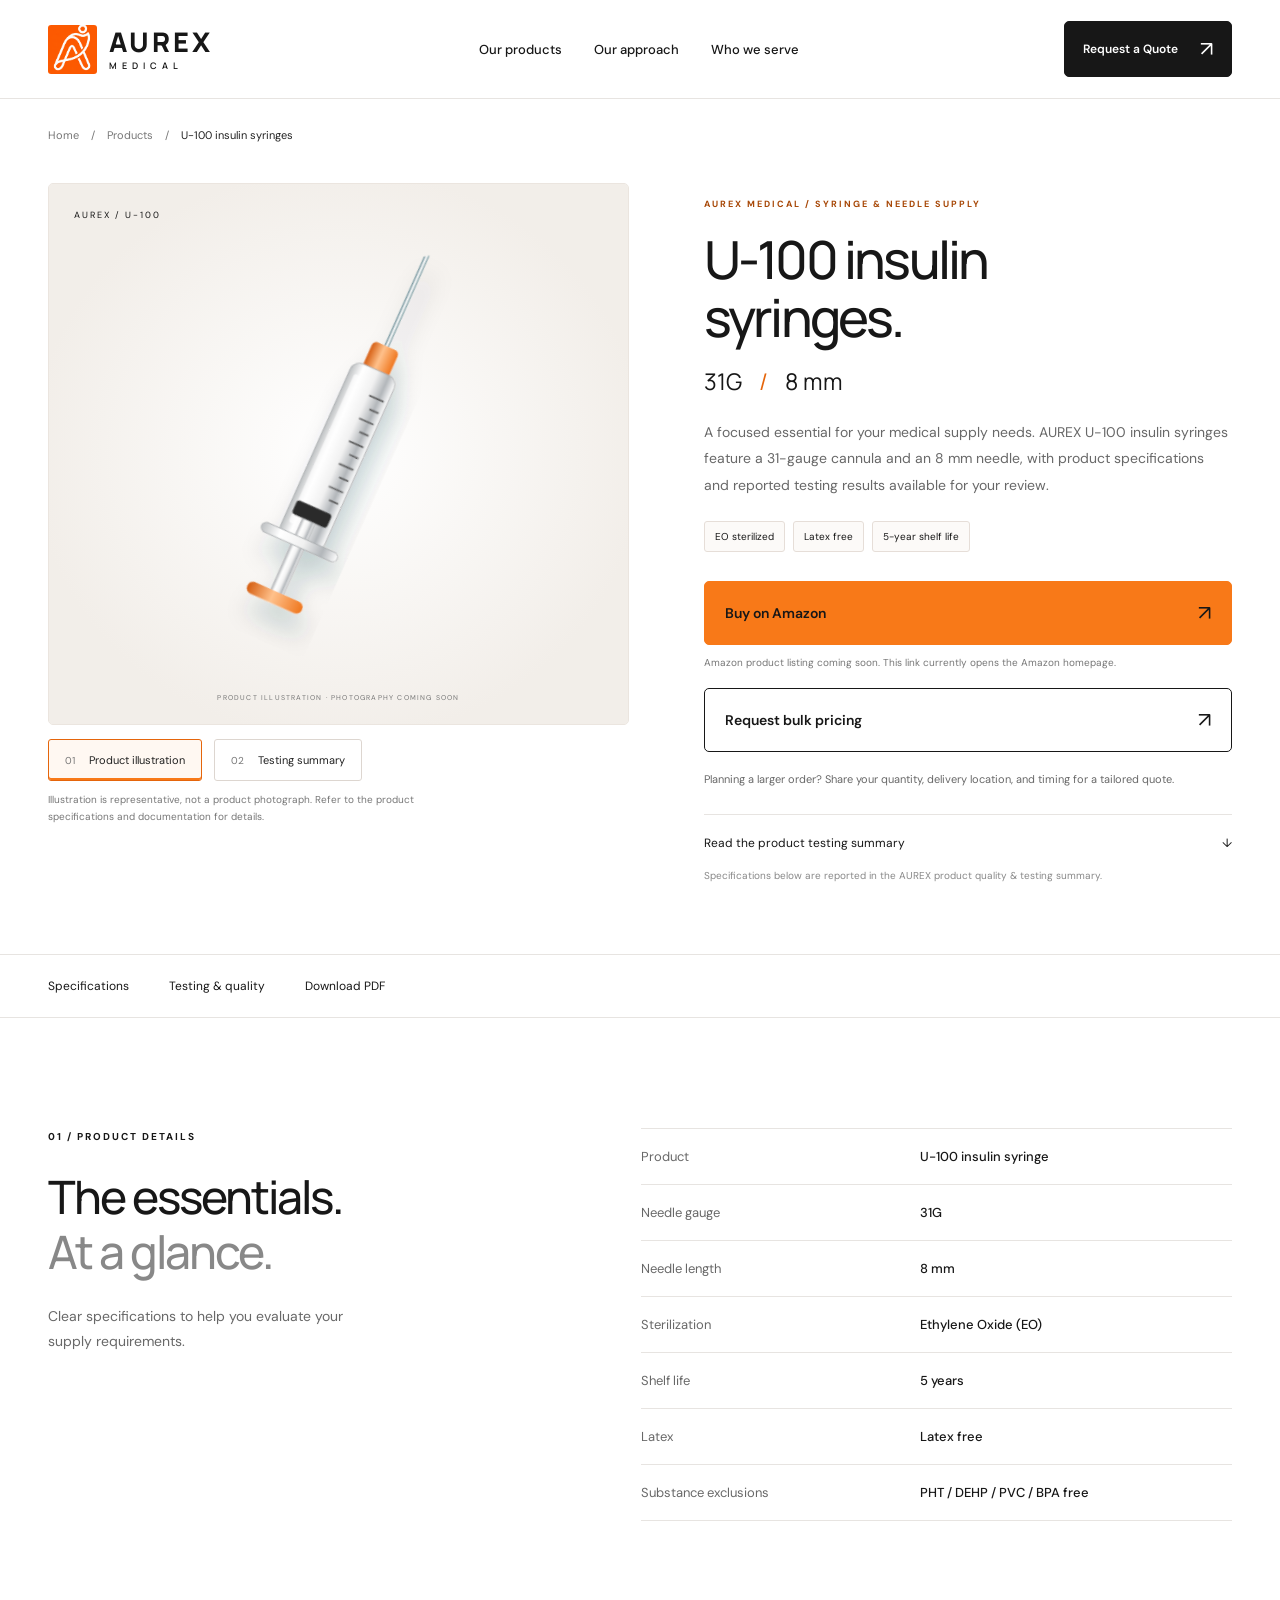
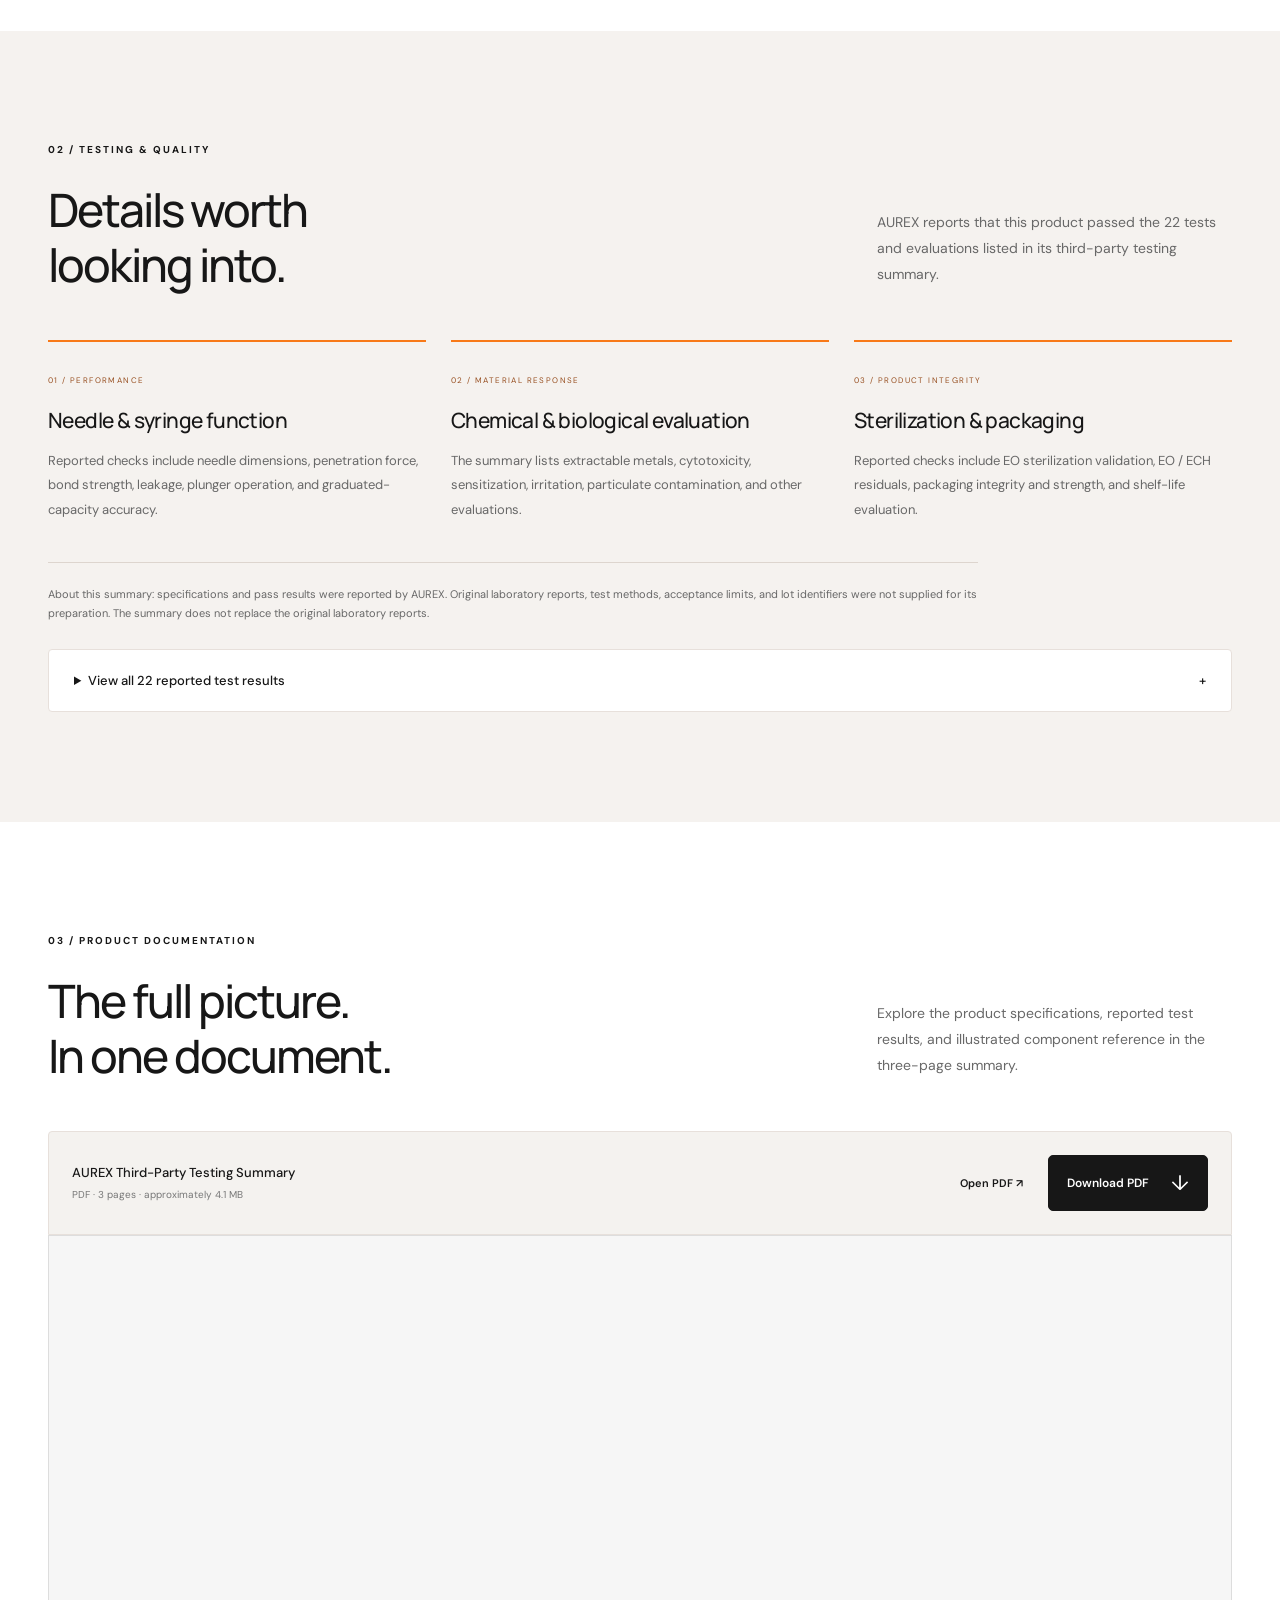
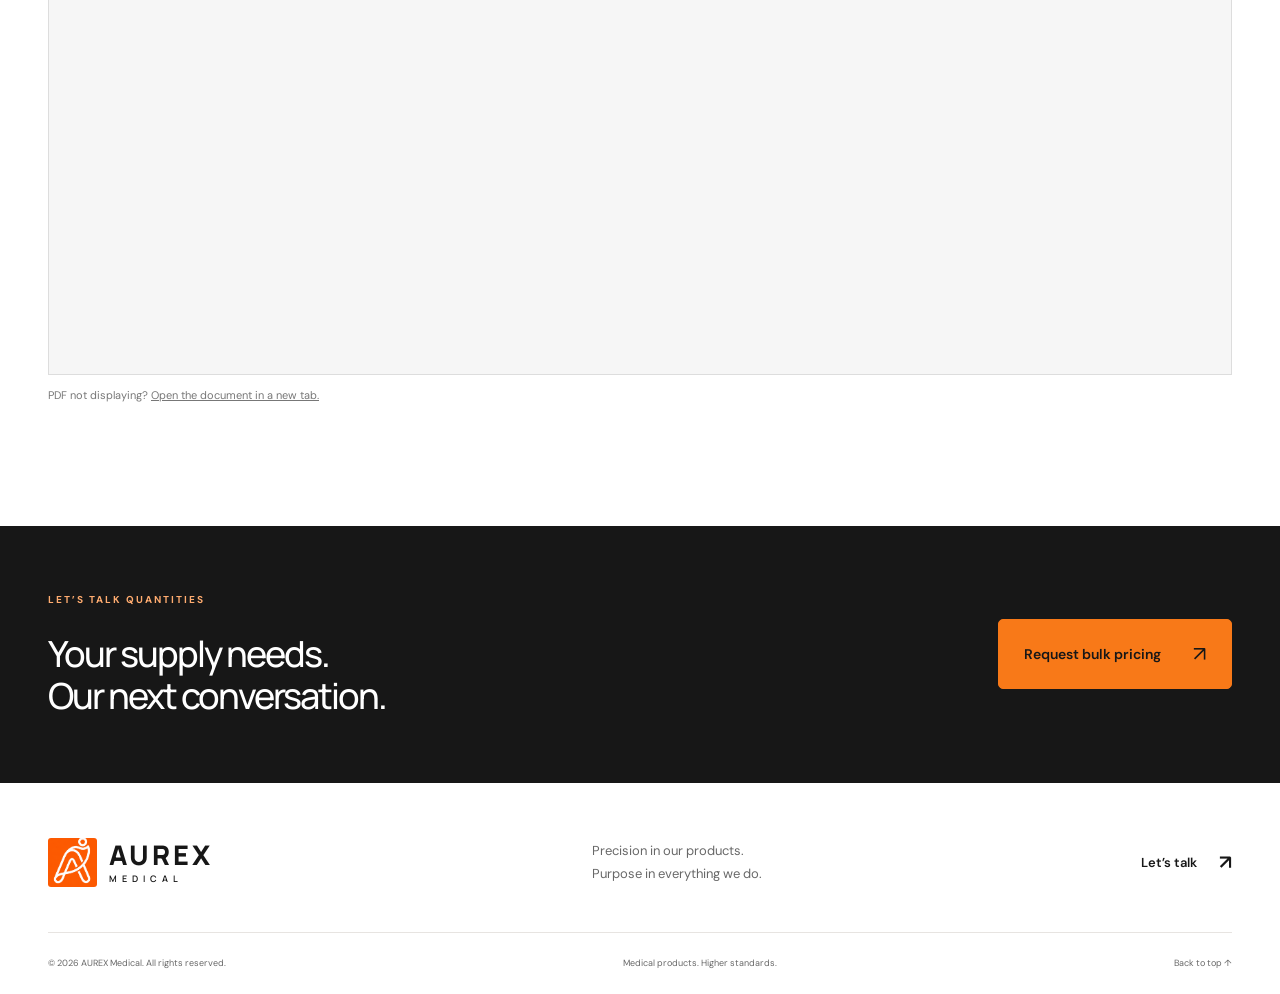
==== u100-insulin-syringes.html @ a1e06c14 "Add U100 product listing with testing summary and bulk pricing flow" ====
<!doctype html>
<html lang="en"><head><meta charset="UTF-8"/><meta name="viewport" content="width=device-width, initial-scale=1.0"/><meta name="theme-color" content="#f87918"/><title>U-100 Insulin Syringes · 31G × 8 mm | AUREX Medical</title><meta name="description" content="Explore AUREX U-100 insulin syringes, 31G × 8 mm. Review product specifications, the AUREX testing summary, and bulk pricing options."/><link rel="icon" href="assets/aurex-mark.png" type="image/png"/><link rel="preconnect" href="https://fonts.googleapis.com"/><link rel="preconnect" href="https://fonts.gstatic.com" crossorigin/><link href="https://fonts.googleapis.com/css2?family=DM+Sans:wght@400;500;600;700&family=Manrope:wght@400;500;600;700;800&display=swap" rel="stylesheet"/><link rel="stylesheet" href="styles.css"/><link rel="stylesheet" href="product.css"/><script src="product.js" defer></script></head><body class="product-page"><a class="skip-link" href="#main">Skip to content</a>  <header class="site-header">
    <div class="container nav-wrap">
      <a href="index.html" class="logo" aria-label="Aurex Medical home"><span class="logo-crop"><img class="brand-logo" src="assets/aurex-mark.png" alt="" width="1254" height="1254" /></span><span>AUREX<small>MEDICAL</small></span></a>
      <button class="menu-toggle" aria-expanded="false" aria-controls="main-nav" type="button">Menu <span aria-hidden="true">+</span></button>
      <nav id="main-nav" class="main-nav" aria-label="Primary"><a href="index.html#products">Our products</a><a href="index.html#approach">Our approach</a><a href="index.html#buyers">Who we serve</a></nav>
      <a class="button button-small header-quote" href="index.html?product=u100#quote">Request a Quote <span aria-hidden="true">↗</span></a>
    </div>
  </header>
<main id="main"><div class="container"><nav class="breadcrumbs" aria-label="Breadcrumb"><a href="index.html">Home</a><span aria-hidden="true">/</span><a href="index.html#products">Products</a><span aria-hidden="true">/</span><span aria-current="page">U-100 insulin syringes</span></nav>
<section class="listing" aria-labelledby="product-title"><div class="gallery"><div class="gallery-stage"><div id="illustration-panel" class="gallery-panel"><span class="gallery-kicker">AUREX / U-100</span><svg class="listing-syringe" viewBox="0 0 460 600" role="img" aria-label="Stylized syringe illustration; not a product specification">
            <defs><linearGradient id="barrel"><stop stop-color="#bdc0c2"/><stop offset=".24" stop-color="#ffffff"/><stop offset=".55" stop-color="#f1f1f1"/><stop offset=".8" stop-color="#b2b6ba"/><stop offset="1" stop-color="#ffffff"/></linearGradient><linearGradient id="metal"><stop stop-color="#577d87"/><stop offset=".5" stop-color="#fff"/><stop offset="1" stop-color="#72949b"/></linearGradient><linearGradient id="cap"><stop stop-color="#d55d10"/><stop offset=".45" stop-color="#ffc18b"/><stop offset="1" stop-color="#ef771f"/></linearGradient><filter id="shadow"><feDropShadow dx="12" dy="20" stdDeviation="14" flood-color="#153f47" flood-opacity=".22"/></filter></defs>
            <g transform="rotate(32 230 300)" filter="url(#shadow)"><path d="M227 40 L233 36 L233 168 L227 168Z" fill="url(#metal)"/><rect x="213" y="157" width="34" height="42" rx="6" fill="url(#cap)"/><rect x="201" y="188" width="58" height="230" rx="12" fill="url(#barrel)" stroke="#a6a9ac"/><rect x="208" y="203" width="7" height="196" rx="3" fill="#fff" opacity=".7"/><path d="M235 220h19m-12 15h12m-19 15h19m-12 15h12m-19 15h19m-12 15h12m-19 15h19m-12 15h12m-19 15h19m-12 15h12" fill="none" stroke="#555555" stroke-width="2"/><rect x="207" y="370" width="46" height="18" rx="4" fill="#292929"/><rect x="222" y="388" width="16" height="100" fill="url(#barrel)" stroke="#a6a9ac"/><rect x="180" y="410" width="100" height="12" rx="6" fill="url(#barrel)" stroke="#a6a9ac"/><rect x="194" y="482" width="72" height="15" rx="7" fill="url(#cap)"/></g>
          </svg><span class="gallery-caption">PRODUCT ILLUSTRATION · PHOTOGRAPHY COMING SOON</span></div><div id="document-panel" class="gallery-panel" hidden><img src="assets/testing-summary-preview.png" alt="First page of the AUREX product quality testing summary, with 31G × 8 mm specifications" width="927" height="1200"/></div></div><div class="gallery-controls" aria-label="Product gallery"><button type="button" class="gallery-thumb" data-panel="illustration-panel" aria-pressed="true" aria-controls="illustration-panel">01 <span>Product illustration</span></button><button type="button" class="gallery-thumb" data-panel="document-panel" aria-pressed="false" aria-controls="document-panel">02 <span>Testing summary</span></button></div><p class="gallery-note">Illustration is representative, not a product photograph. Refer to the product specifications and documentation for details.</p></div>
<div class="listing-info"><p class="eyebrow">AUREX MEDICAL / SYRINGE & NEEDLE SUPPLY</p><h1 id="product-title">U-100 insulin<br>syringes.</h1><p class="variant">31G <span aria-hidden="true">/</span> 8 mm</p><p class="listing-description">A focused essential for your medical supply needs. AUREX U-100 insulin syringes feature a 31-gauge cannula and an 8 mm needle, with product specifications and reported testing results available for your review.</p><div class="feature-tags"><span>EO sterilized</span><span>Latex free</span><span>5-year shelf life</span></div><div class="buy-actions"><a class="button amazon-button" href="https://www.amazon.com/" target="_blank" rel="noopener noreferrer">Buy on Amazon <span aria-hidden="true">↗</span></a><p class="availability-note">Amazon product listing coming soon. This link currently opens the Amazon homepage.</p><a class="button bulk-button" href="index.html?product=u100#quote">Request bulk pricing <span aria-hidden="true">↗</span></a></div><p class="bulk-note">Planning a larger order? Share your quantity, delivery location, and timing for a tailored quote.</p><a class="document-link" href="#testing">Read the product testing summary <span aria-hidden="true">↓</span></a><div class="listing-footnote">Specifications below are reported in the AUREX product quality & testing summary.</div></div></section>
</div><nav class="product-nav" aria-label="Product details"><div class="container"><a href="#specifications">Specifications</a><a href="#testing">Testing & quality</a><a href="#documents">Download PDF</a></div></nav>
<section id="specifications" class="section"><div class="container details-grid"><div class="reveal"><p class="eyebrow">01 / PRODUCT DETAILS</p><h2>The essentials.<br><span class="muted">At a glance.</span></h2><p class="section-intro">Clear specifications to help you evaluate your supply requirements.</p></div><dl class="spec-list reveal"><div><dt>Product</dt><dd>U-100 insulin syringe</dd></div><div><dt>Needle gauge</dt><dd>31G</dd></div><div><dt>Needle length</dt><dd>8 mm</dd></div><div><dt>Sterilization</dt><dd>Ethylene Oxide (EO)</dd></div><div><dt>Shelf life</dt><dd>5 years</dd></div><div><dt>Latex</dt><dd>Latex free</dd></div><div><dt>Substance exclusions</dt><dd>PHT / DEHP / PVC / BPA free</dd></div></dl></div></section>
<section id="testing" class="section testing-section"><div class="container"><div class="section-heading reveal"><div><p class="eyebrow">02 / TESTING & QUALITY</p><h2>Details worth<br>looking into.</h2></div><p>AUREX reports that this product passed the 22 tests and evaluations listed in its third-party testing summary.</p></div><div class="testing-cards"><article class="reveal"><span>01 / PERFORMANCE</span><h3>Needle & syringe function</h3><p>Reported checks include needle dimensions, penetration force, bond strength, leakage, plunger operation, and graduated-capacity accuracy.</p></article><article class="reveal"><span>02 / MATERIAL RESPONSE</span><h3>Chemical & biological evaluation</h3><p>The summary lists extractable metals, cytotoxicity, sensitization, irritation, particulate contamination, and other evaluations.</p></article><article class="reveal"><span>03 / PRODUCT INTEGRITY</span><h3>Sterilization & packaging</h3><p>Reported checks include EO sterilization validation, EO / ECH residuals, packaging integrity and strength, and shelf-life evaluation.</p></article></div><p class="evidence-note">About this summary: specifications and pass results were reported by AUREX. Original laboratory reports, test methods, acceptance limits, and lot identifiers were not supplied for its preparation. The summary does not replace the original laboratory reports.</p><details class="results-details"><summary>View all 22 reported test results <span aria-hidden="true">+</span></summary><div class="table-scroll" tabindex="0" role="region" aria-label="Reported test results"><table><caption>Results as listed in the AUREX summary, page 2</caption><thead><tr><th scope="col">Test / evaluation</th><th scope="col">Assessment</th><th scope="col">Reported result</th></tr></thead><tbody><tr><th scope="row">Needle dimensions</th><td>Needle length and diameter</td><td>Pass</td></tr><tr><th scope="row">Needle-point inspection</th><td>Tip condition and visible defects</td><td>Pass</td></tr><tr><th scope="row">Penetration force</th><td>Resistance during standardized penetration</td><td>Pass</td></tr><tr><th scope="row">Needle-to-hub bond strength</th><td>Security of the needle attachment</td><td>Pass</td></tr><tr><th scope="row">Needle leakage</th><td>Leakage at the needle connection</td><td>Pass</td></tr><tr><th scope="row">Plunger-seal leakage</th><td>Leakage past the plunger gasket</td><td>Pass</td></tr><tr><th scope="row">Plunger fit and operation</th><td>Fit and functional movement in the barrel</td><td>Pass</td></tr><tr><th scope="row">Graduated-capacity accuracy</th><td>Volume relative to the graduation scale</td><td>Pass</td></tr><tr><th scope="row">Dead-space volume</th><td>Residual fluid after plunger depression</td><td>Pass</td></tr><tr><th scope="row">Lubrication assessment</th><td>Applicable lubrication requirements</td><td>Pass</td></tr><tr><th scope="row">Particulate contamination</th><td>Particles and foreign matter</td><td>Pass</td></tr><tr><th scope="row">Fragmentation</th><td>Fragments generated during closure piercing</td><td>Pass</td></tr><tr><th scope="row">Acidity / alkalinity of extracts</th><td>Chemical characteristics of device extracts</td><td>Pass</td></tr><tr><th scope="row">Extractable metals</th><td>Metals released under test conditions</td><td>Pass</td></tr><tr><th scope="row">Cytotoxicity</th><td>Cell response to device extracts</td><td>Pass</td></tr><tr><th scope="row">Sensitization</th><td>Potential for an allergic response</td><td>Pass</td></tr><tr><th scope="row">Irritation / intracutaneous reactivity</th><td>Potential for local tissue irritation</td><td>Pass</td></tr><tr><th scope="row">EO sterilization validation</th><td>Sterilization process performance</td><td>Pass</td></tr><tr><th scope="row">EO / ECH residuals</th><td>Residual sterilant and reaction product</td><td>Pass</td></tr><tr><th scope="row">Packaging integrity</th><td>Integrity of the sterile barrier</td><td>Pass</td></tr><tr><th scope="row">Packaging strength</th><td>Resistance to specified package stresses</td><td>Pass</td></tr><tr><th scope="row">Shelf-life evaluation</th><td>Aging-related performance and integrity</td><td>Pass</td></tr></tbody></table></div></details></div></section>
<section id="documents" class="section documents-section"><div class="container"><div class="section-heading reveal"><div><p class="eyebrow">03 / PRODUCT DOCUMENTATION</p><h2>The full picture.<br>In one document.</h2></div><p>Explore the product specifications, reported test results, and illustrated component reference in the three-page summary.</p></div><div class="document-toolbar"><div><strong>AUREX Third-Party Testing Summary</strong><span>PDF · 3 pages · approximately 4.1 MB</span></div><div class="document-actions"><a class="text-link" href="assets/documents/AUREX_Third_Party_Testing_Summary.pdf" target="_blank" rel="noopener">Open PDF ↗</a><a class="button button-small" href="assets/documents/AUREX_Third_Party_Testing_Summary.pdf" download>Download PDF <span aria-hidden="true">↓</span></a></div></div><iframe class="pdf-viewer" src="assets/documents/AUREX_Third_Party_Testing_Summary.pdf#view=FitH" title="AUREX Third-Party Testing Summary PDF" loading="lazy"></iframe><p class="pdf-fallback">PDF not displaying? <a href="assets/documents/AUREX_Third_Party_Testing_Summary.pdf" target="_blank" rel="noopener">Open the document in a new tab.</a></p></div></section>
<section class="bulk-banner"><div class="container"><div><p class="eyebrow">LET’S TALK QUANTITIES</p><h2>Your supply needs.<br>Our next conversation.</h2></div><a class="button" href="index.html?product=u100#quote">Request bulk pricing <span aria-hidden="true">↗</span></a></div></section></main>  <footer class="site-footer"><div class="container"><div class="footer-top"><a href="index.html" class="logo" aria-label="Aurex Medical home"><span class="logo-crop"><img class="brand-logo" src="assets/aurex-mark.png" alt="" width="1254" height="1254" /></span><span>AUREX<small>MEDICAL</small></span></a><p>Precision in our products.<br>Purpose in everything we do.</p><a class="text-link" href="index.html?product=u100#quote">Let’s talk <span aria-hidden="true">↗</span></a></div><div class="footer-bottom"><span>© <span id="year">2026</span> AUREX Medical. All rights reserved.</span><span>Medical products. Higher standards.</span><a href="#main">Back to top ↑</a></div></div></footer></body></html>
---- styles.css ----
:root{--ink:#171717;--muted:#686868;--mint:#ffe1cb;--paper:#ffffff;--line:#e7e4e1;--font:'Manrope',sans-serif}*{box-sizing:border-box}html{scroll-behavior:smooth;scroll-padding-top:110px}body{margin:0;background:var(--paper);color:var(--ink);font-family:'DM Sans',sans-serif;-webkit-font-smoothing:antialiased}a{color:inherit;text-decoration:none}button,input,textarea,select{font:inherit}button,a,input,select,textarea{-webkit-tap-highlight-color:transparent}a:focus-visible,button:focus-visible{outline:3px solid #277c6b;outline-offset:6px}::selection{background:var(--mint);color:var(--ink)}.container{width:min(1280px,calc(100% - 96px));margin:auto}.skip-link{position:fixed;top:-80px;left:20px;z-index:100;background:white;padding:16px}.skip-link:focus{top:12px}.scroll-progress{position:fixed;top:0;left:0;width:100%;height:3px;background:#f87918;z-index:60;transform:scaleX(0);transform-origin:left}.site-header{position:sticky;top:0;z-index:50;background:rgba(248,250,248,.94);backdrop-filter:blur(18px);border-bottom:1px solid var(--line)}.nav-wrap{height:98px;display:flex;align-items:center;justify-content:space-between;gap:24px}.logo{display:flex;align-items:center;gap:10px;font-family:var(--font);font-weight:800;font-size:27px;letter-spacing:3px;line-height:1.1}.logo small{display:block;font-size:9px;letter-spacing:5px;font-weight:600;margin-top:5px}.logo-mark{font-size:48px;line-height:1;letter-spacing:0;font-weight:400}.main-nav{display:flex;gap:32px;font-size:13px;font-weight:500}.main-nav a{position:relative;padding:10px 0}.main-nav a:after{content:'';position:absolute;bottom:3px;left:0;width:100%;height:1px;background:var(--ink);transform:scaleX(0);transform-origin:left;transition:transform .25s}.main-nav a:hover:after{transform:scaleX(1)}.button{display:inline-flex;justify-content:space-between;align-items:center;gap:32px;background:var(--ink);color:white;padding:20px 25px;border:1px solid var(--ink);border-radius:5px;font-size:14px;font-weight:600;cursor:pointer;transition:background .25s,transform .25s,box-shadow .25s}.button:hover{background:#333333;transform:translateY(-3px);box-shadow:0 8px 22px #17171718}.button span{font-size:21px;font-weight:400}.button-small{padding:13px 18px;font-size:12px;gap:22px}.menu-toggle{display:none}.hero{overflow:hidden}.hero-grid{display:grid;grid-template-columns:1.12fr 1fr;gap:60px;align-items:center;padding-top:62px;padding-bottom:55px}.eyebrow{font-size:10px;font-weight:700;letter-spacing:2px;line-height:1.7;margin:0 0 25px}.status-dot{display:inline-block;width:7px;height:7px;border-radius:50%;background:#f87918;margin-right:10px}.hero h1{font-size:clamp(44px,4.55vw,68px);letter-spacing:-3.8px;line-height:1.12;margin:0 0 28px;font-weight:500;font-family:var(--font)}em{font-style:normal;color:#e5610b}.lead{font-size:16px;line-height:1.85;max-width:435px;color:var(--muted)}.hero-actions{display:flex;align-items:center;gap:28px;margin-top:32px}.text-link{font-size:13px;font-weight:600;display:inline-flex;align-items:center;gap:22px}.text-link span{font-size:20px;transition:transform .25s}.text-link:hover span{transform:translate(3px,-3px)}.hero-note{display:flex;align-items:center;gap:10px;font-size:11px;color:var(--muted);margin-top:43px}.tiny-cross{border:1px solid #a2bcb4;border-radius:50%;width:22px;height:22px;display:grid;place-items:center;color:#578b7a}.hero-visual{height:550px;background:#f87918;position:relative;overflow:hidden;border-radius:180px 180px 6px 6px;isolation:isolate}.visual-grid{position:absolute;inset:0;background-image:linear-gradient(#9cb9ac18 1px,transparent 1px),linear-gradient(90deg,#9cb9ac18 1px,transparent 1px);background-size:36px 36px;mask-image:linear-gradient(transparent,#000)}.orbit{position:absolute;border:1px solid #ffffff50;border-radius:50%;width:400px;height:400px;top:90px;left:50%;transform:translateX(-50%)}.orbit-two{width:290px;height:290px;top:145px}.syringe{position:absolute;height:100%;width:100%;top:0;left:0;will-change:transform}.visual-top,.visual-bottom{position:absolute;left:0;right:0;text-align:center;font-size:8px;letter-spacing:2px;color:#54250d}.visual-top{top:52px}.visual-bottom{bottom:19px;font-size:7px}.product-label{position:absolute;bottom:58px;left:28px;right:28px;padding:18px 20px;background:#ffffffd9;backdrop-filter:blur(10px);border:1px solid #fff;display:flex;gap:12px;align-items:center;border-radius:5px;font-size:13px;font-weight:600;box-shadow:0 10px 30px #173c3910}.product-label small{display:block;font-size:7px;letter-spacing:1.6px;color:var(--muted);margin-top:6px}.product-label>span:last-child{margin-left:auto;font-size:22px}.label-dot{width:9px;height:9px;background:#f87918;border-radius:50%}.hero-bottom{display:flex;justify-content:space-between;border-top:1px solid var(--line);padding-top:22px;padding-bottom:25px;font-size:9px;letter-spacing:1.5px}.hero-bottom a{letter-spacing:0;font-size:11px}.hero-bottom a span{margin-left:20px}.intro-strip{background:var(--ink);color:#fff}.intro-strip .container{display:flex;align-items:center;justify-content:space-between;gap:20px;padding-top:27px;padding-bottom:27px;font-size:13px;letter-spacing:.5px}.intro-strip i{font-style:normal;color:#f87918;font-size:23px}.section{padding:110px 0}.section-heading{display:flex;justify-content:space-between;align-items:flex-end;gap:50px;margin-bottom:48px}h2{font-family:var(--font);font-size:clamp(36px,3.6vw,50px);font-weight:500;letter-spacing:-2px;line-height:1.18;margin:0}.muted{color:#888888}.section-heading>p{max-width:355px;color:var(--muted);font-size:14px;line-height:1.85;margin:0 0 4px}.product-grid{display:grid;grid-template-columns:repeat(3,1fr);gap:26px}.product-card a{display:block;height:100%}.product-art{height:290px;position:relative;overflow:hidden;background:#f3f1ee;border-radius:5px;display:flex;align-items:center;justify-content:center}.art-code{position:absolute;top:21px;left:21px;font-size:8px;letter-spacing:1.7px}.art-caption{position:absolute;bottom:19px;left:21px;font-size:7px;letter-spacing:1.5px;color:#567069}.round-arrow{position:absolute;bottom:17px;right:17px;border:1px solid #b2c4bc;width:34px;height:34px;border-radius:50%;display:grid;place-items:center;transition:background .25s,transform .25s}.product-card a:hover .round-arrow{background:var(--ink);color:white;transform:rotate(45deg)}.product-copy{padding:27px 0 0}.product-copy .eyebrow{font-size:8px;margin-bottom:10px;color:#ad4a08}.product-copy h3{font-family:var(--font);font-size:19px;letter-spacing:-.5px;font-weight:600;margin:0 0 14px}.product-copy p:not(.eyebrow){color:var(--muted);font-size:13px;line-height:1.8;min-height:70px}.product-link{display:flex;justify-content:space-between;border-top:1px solid var(--line);padding-top:18px;margin-top:24px;font-size:11px;font-weight:600}.product-link span{font-size:17px}.mini-syringe{width:35px;height:150px;background:linear-gradient(90deg,#acbfbb,#fff 35%,#c6d7d2);border:1px solid #abc4ba;border-radius:5px;transform:rotate(38deg);position:relative;box-shadow:18px 15px 20px #173c3920;transition:transform .6s}.mini-syringe:before{content:'';position:absolute;width:3px;height:52px;left:15px;top:-65px;background:linear-gradient(90deg,#67877d,#fff)}.mini-syringe:after{content:'';position:absolute;width:21px;height:20px;left:6px;top:-19px;background:#f87918;border-radius:4px}.mini-syringe i{position:absolute;width:15px;height:105px;right:2px;top:10px;background:repeating-linear-gradient(0deg,transparent 0 9px,#4c746a 9px 10px)}.mini-syringe b{position:absolute;width:10px;height:36px;bottom:-35px;left:11px;background:#d1e5dc;border:1px solid #a3bfb2}.mini-syringe span{position:absolute;width:55px;height:7px;bottom:0;left:-11px;background:#d2e3db;border:1px solid #a3bfb2}.mini-syringe b:after{content:'';position:absolute;width:42px;height:7px;bottom:0;left:-17px;background:#f87918;border-radius:3px}.product-card a:hover .mini-syringe{transform:rotate(30deg) translateY(-7px)}.art-lab{background:#ededed}.lab-tubes{display:flex;gap:18px;transform:rotate(18deg);transition:transform .6s}.lab-tubes i{display:block;width:31px;height:125px;border-radius:3px 3px 18px 18px;border:1px solid #a6bdc5;background:linear-gradient(90deg,#b6ccd380,#fff9,#aec9d080);position:relative;box-shadow:8px 10px 15px #1b3f4a12}.lab-tubes i:before{content:'';position:absolute;top:-10px;left:-3px;width:35px;height:20px;background:repeating-linear-gradient(90deg,#3c3c3c 0 3px,#666666 3px 5px);border-radius:4px}.lab-tubes i:after{content:'';position:absolute;inset:55px 4px 4px;background:#f8791840;border-radius:0 0 15px 15px}.lab-tubes i:nth-child(2){margin-top:-25px}.lab-tubes i:nth-child(3){margin-top:12px}.product-card a:hover .lab-tubes{transform:rotate(12deg) translateY(-6px)}.art-bulk{background:#fff0e4}.supply-box{position:absolute;width:128px;height:101px;background:linear-gradient(110deg,#fffefb,#e5e2d8);box-shadow:12px 16px 18px #554d3620;border:1px solid #ddd9cc;transform:skewY(-8deg);top:125px;left:calc(50% - 85px);padding:35px 17px;font-family:var(--font);font-size:17px;letter-spacing:3px;font-weight:700;transition:transform .6s}.supply-box span{display:block;font-size:6px;letter-spacing:3px;margin-top:3px}.supply-box:before{content:'';position:absolute;top:-15px;left:7px;width:100%;height:15px;transform:skewX(-45deg);background:#f9f7ef;border:1px solid #ddd9cc}.supply-box:after{content:'';position:absolute;right:-15px;top:-8px;width:14px;height:100%;transform:skewY(-45deg);background:#d8d5c9}.box-back{top:86px;left:calc(50% - 24px);background:#f87918;color:#242424}.product-card a:hover .supply-box{transform:skewY(-8deg) translateY(-7px)}.approach{background:var(--ink);color:#f0f6f2;overflow:hidden}.approach-grid{display:grid;grid-template-columns:1fr 1fr;gap:130px}.approach .eyebrow{color:#ffab6c}.approach h2{font-size:clamp(40px,4.5vw,64px)}.approach em{color:#f87918}.approach-heading{position:relative}.approach-heading>p:not(.eyebrow){font-size:14px;line-height:1.9;color:#b5b5b5;max-width:350px;margin:25px 0}.standard-mark{font-size:150px;line-height:1;color:#31534f;position:absolute;bottom:-60px;right:0;transform:rotate(var(--mark-rotation,0deg))}.principles{padding-top:30px}.principle{display:flex;gap:25px;padding:30px 0 35px;border-top:1px solid #414141}.principle>span{font-size:10px;color:#f87918;padding-top:7px}.principle h3{font-family:var(--font);font-size:22px;font-weight:500;letter-spacing:-.5px;margin:0 0 15px}.principle p{font-size:14px;line-height:1.9;color:#b5b5b5;margin:0}.buyer-list article{display:grid;grid-template-columns:55px 1fr 1fr 40px;align-items:center;gap:25px;border-top:1px solid var(--line);padding:32px 0}.buyer-list article:last-child{border-bottom:1px solid var(--line)}.buyer-number{font-size:11px;color:#d66310}.buyer-list h3{font-family:var(--font);font-size:23px;font-weight:500;letter-spacing:-.6px;margin:0}.buyer-list p{font-size:13px;color:var(--muted);line-height:1.8;margin:0;max-width:320px}.buyer-list a{display:grid;place-items:center;width:40px;height:40px;border:1px solid var(--line);border-radius:50%;transition:background .25s}.buyer-list a:hover{background:var(--mint)}.quote{background:#f5f2ef}.quote-layout{display:grid;grid-template-columns:1fr 1.05fr;gap:100px;align-items:start}.quote-intro{padding-top:15px}.quote h2{font-size:clamp(40px,4vw,57px)}.quote-intro>p:not(.eyebrow){color:var(--muted);font-size:14px;line-height:1.85;max-width:330px;margin:27px 0}.email-link{display:inline-flex;gap:40px;font-size:15px;border-bottom:1px solid #a3b9ad;padding:0 0 12px}.quote-steps{display:grid;gap:21px;margin-top:55px;font-size:11px;color:#6f6258}.quote-form{background:#fff;padding:36px;border-radius:6px;display:grid;gap:20px;box-shadow:0 10px 40px #234c3810}.quote-form h3{font-family:var(--font);font-size:25px;font-weight:500;letter-spacing:-.8px;margin:0}.form-description{font-size:12px;color:var(--muted);margin:-12px 0 4px}.form-row{display:grid;grid-template-columns:1fr 1fr;gap:18px}.quote-form label{display:block;font-size:11px;font-weight:500}.quote-form label>span{color:#b14e08}.quote-form input,.quote-form select,.quote-form textarea{display:block;width:100%;margin-top:9px;padding:13px 12px;border:1px solid #d9e3dd;border-radius:3px;background:#fcfdfb;color:var(--ink);font-size:12px;min-width:0;outline-offset:2px}.quote-form input:focus,.quote-form select:focus,.quote-form textarea:focus{outline:2px solid #f87918}.quote-form textarea{resize:vertical;min-height:100px}.quote-form .button{width:100%;padding:15px 20px}.form-note{font-size:10px;color:var(--muted);line-height:1.7;margin:0}.form-note a{text-decoration:underline}.quote-form .honeypot{display:none}.site-footer{padding:55px 0 25px}.footer-top{display:flex;align-items:center;justify-content:space-between;padding-bottom:45px}.footer-top p{font-size:13px;line-height:1.8;color:var(--muted);margin:0}.footer-bottom{display:flex;justify-content:space-between;gap:20px;border-top:1px solid var(--line);padding-top:24px;font-size:9px;color:var(--muted)}.reveal{opacity:1;transform:none}.motion-enabled .reveal{opacity:0;transform:translateY(35px);transition:opacity .85s ease,transform .85s cubic-bezier(.2,.7,.2,1)}.motion-enabled .reveal.is-visible{opacity:1;transform:translateY(0)}.product-card:nth-child(2){transition-delay:.1s}.product-card:nth-child(3){transition-delay:.2s}
@media(min-width:1500px){.hero-grid{padding-top:80px;padding-bottom:70px}.hero-visual{height:610px}}
@media(max-width:1100px){.container{width:calc(100% - 64px)}.hero-grid{gap:30px}.hero h1{font-size:48px;letter-spacing:-2.8px}.hero-visual{height:500px}.hero-actions{gap:18px;flex-wrap:wrap}.main-nav{gap:20px}.approach-grid{gap:70px}.quote-layout{gap:50px}.product-grid{gap:20px}.product-art{height:260px}.product-copy h3{font-size:17px}}
@media(max-width:800px){.container{width:calc(100% - 40px)}.nav-wrap{height:80px;gap:14px}.logo{font-size:22px}.logo-mark{font-size:38px}.logo small{font-size:7px}.header-quote{margin-left:auto;font-size:10px;padding:10px 12px;gap:12px}.menu-toggle{display:block;order:3;background:transparent;border:0;color:var(--ink);padding:12px 0 12px 8px;font-size:12px}.menu-toggle span{margin-left:8px}.main-nav{display:none;position:absolute;top:80px;left:0;right:0;background:var(--paper);padding:20px;border-bottom:1px solid var(--line);flex-direction:column;gap:10px}.main-nav.is-open{display:flex}.hero-grid{grid-template-columns:1fr 1fr;gap:20px;padding-top:40px}.hero h1{font-size:38px;letter-spacing:-2px}.hero-visual{height:440px;border-radius:120px 120px 5px 5px}.visual-top{font-size:6px;letter-spacing:1px}.product-label{left:12px;right:12px;padding:13px 10px;font-size:10px}.product-label small{font-size:6px;letter-spacing:1px}.lead{font-size:14px}.hero-note{margin-top:25px;font-size:9px}.section{padding:75px 0}.section-heading{gap:30px}.section-heading>p{max-width:280px;font-size:13px}.product-grid{grid-template-columns:1fr}.product-card>a{display:grid;grid-template-columns:1fr 1fr;gap:30px}.product-copy{padding:20px 0}.product-art{height:275px}.product-copy h3{font-size:22px}.product-copy p:not(.eyebrow){min-height:0}.approach-grid{gap:40px}.approach h2{font-size:43px}.principle h3{font-size:19px}.principle{gap:15px}.buyer-list article{grid-template-columns:25px 1fr 1fr 32px;gap:20px}.buyer-list h3{font-size:19px}.quote-layout{gap:30px}.quote-form{padding:24px}.form-row{grid-template-columns:1fr}.quote h2{font-size:40px}.intro-strip .container{font-size:11px}}
@media(max-width:600px){html{scroll-padding-top:95px}.hero-grid{grid-template-columns:1fr;padding-top:40px;padding-bottom:30px;gap:36px}.hero h1{font-size:clamp(40px,10.8vw,58px);letter-spacing:-2.8px}.hero .eyebrow{font-size:8px}.hero-visual{height:440px;border-radius:150px 150px 5px 5px}.visual-top{font-size:8px}.product-label{left:25px;right:25px;padding:17px;font-size:13px}.hero-actions{gap:20px}.hero-actions .button{padding:17px 20px;font-size:12px;gap:22px}.text-link{font-size:12px;gap:12px}.hero-bottom{font-size:7px;letter-spacing:1px}.hero-bottom a{font-size:10px}.intro-strip .container{gap:10px;font-size:8px;letter-spacing:0;padding-top:22px;padding-bottom:22px}.intro-strip i{font-size:16px}.section-heading{display:block;margin-bottom:30px}.section-heading>p{max-width:100%;margin-top:22px}h2{font-size:37px;letter-spacing:-1.7px}.eyebrow{font-size:9px;margin-bottom:18px}.product-grid{gap:35px}.product-card>a{display:block}.product-art{height:290px}.product-copy{padding-top:23px}.product-copy h3{font-size:22px}.product-copy p:not(.eyebrow){font-size:14px}.product-link{margin-top:20px}.approach-grid{grid-template-columns:1fr;gap:25px}.approach h2{font-size:49px}.approach-heading>p:not(.eyebrow){max-width:300px}.standard-mark{font-size:110px;bottom:-25px;right:5px}.principles{padding-top:20px}.principle{padding:27px 0}.principle h3{font-size:22px}.buyer-list article{grid-template-columns:25px 1fr 35px;gap:16px;padding:27px 0}.buyer-list h3{font-size:20px}.buyer-list p{grid-column:2;grid-row:2;max-width:100%}.buyer-list a{grid-column:3;grid-row:1;width:35px;height:35px}.quote-layout{grid-template-columns:1fr;gap:35px}.quote h2{font-size:47px}.quote-steps{margin-top:30px;gap:15px}.quote-form{padding:25px}.form-row{grid-template-columns:1fr}.quote-form input,.quote-form select,.quote-form textarea{font-size:16px}.footer-top{align-items:flex-start;flex-wrap:wrap;gap:30px;padding-bottom:30px}.footer-top p{font-size:11px}.footer-top>.text-link{width:100%}.footer-bottom{flex-wrap:wrap;gap:15px;font-size:8px}.footer-bottom>span:nth-child(2){display:none}.footer-bottom a{margin-left:auto}}
@media(prefers-reduced-motion:reduce){html{scroll-behavior:auto}*,*:before,*:after{transition:none!important;animation:none!important}.motion-enabled .reveal{opacity:1;transform:none}.syringe,.standard-mark{transform:none!important}}

/* AUREX brand: orange, white, and black. */
:root{--orange:#f87918}
.site-header{background:rgba(255,255,255,.95)}
.brand-logo{width:49px;height:46px;object-fit:contain;border-radius:3px}.logo{gap:12px;color:#171717}
.hero{background:#fff}.hero-grid{grid-template-columns:1.05fr 1fr;gap:65px;padding-top:54px}
.hero h1{font-size:clamp(60px,6.3vw,92px);letter-spacing:-5px;line-height:1.02;font-weight:600;margin-top:28px}
.hero h1 em{color:#f87918}.hero .lead{max-width:400px}.hero-visual{border-radius:5px;height:570px;background:#f87918}
.visual-top{color:#54250d;z-index:2;font-weight:700;top:28px}.visual-bottom{color:#54250d;font-weight:600}
.hero-outline{position:absolute;left:50%;top:48%;transform:translate(-50%,-50%);font-family:var(--font);font-size:500px;line-height:1;font-weight:800;color:transparent;-webkit-text-stroke:1px #ffffff35;pointer-events:none}
.orbit-one{width:470px;height:470px;top:55px}.orbit-two{width:330px;height:330px;top:125px}.syringe{z-index:1}.product-label{z-index:2;background:#fffffff0;bottom:48px;border-radius:3px;color:#171717}.product-label small{color:#686868}
.hero-note{color:#686868}.tiny-cross{border-color:#f8791870;color:#bd4a00}.intro-strip{background:#171717}.intro-strip i{color:#f87918}
.button:hover{background:#ed6a09;border-color:#ed6a09;color:#fff;box-shadow:0 9px 25px #f8791825}.header-quote{background:#171717}.status-dot{box-shadow:0 0 0 4px #fff0e4}
.product-art{border-radius:3px}.art-code,.art-caption{color:#655c55}.round-arrow{border-color:#17171740}.product-card a:hover .round-arrow{background:#f87918;color:#171717;border-color:#f87918}.product-copy .eyebrow{color:#a74706}
.supply-box:after{background:#d3cbc4}.supply-box:before{background:#fff5ec}.lab-tubes i{border-color:#aaa;background:linear-gradient(90deg,#b8b8b880,#fff9,#aaa5)}
.brand-story{height:170vh;min-height:1000px;background:#171717;position:relative;color:white}.story-sticky{height:calc(100vh - 98px);min-height:590px;position:sticky;top:98px;overflow:hidden;display:flex;align-items:center;isolation:isolate}.story-layout{display:grid;grid-template-columns:1fr 1fr;align-items:center;gap:80px;padding-bottom:80px}.story-copy{z-index:2}.story-copy .eyebrow{color:#ffac70}.story-copy h2{font-size:clamp(55px,6.6vw,92px);line-height:1;letter-spacing:-4px}.story-copy em{color:#f87918}.story-copy>p:not(.eyebrow){font-size:14px;line-height:1.8;color:#b5b5b5;max-width:320px;margin-top:25px}.story-scroll{display:inline-flex;gap:50px;font-size:8px;letter-spacing:2px;margin-top:20px;color:#ddd}.story-scroll>span{font-size:18px;color:#f87918}.story-symbol{position:relative;transform:translateY(var(--symbol-y,30px)) rotate(var(--symbol-rotation,-10deg)) scale(var(--symbol-scale,.85));will-change:transform}.story-symbol img{display:block;width:100%;height:auto;border-radius:6px;box-shadow:0 0 100px #f8791815}.story-caption{display:block;text-align:center;font-size:8px;letter-spacing:2px;margin-top:28px;color:#bcbcbc}.story-orbit{position:absolute;width:70vw;height:70vw;border:1px solid #ffffff12;border-radius:50%;right:-20vw;top:-20vw;transform:translateY(var(--orbit-y,0px));pointer-events:none}.story-word{position:absolute;bottom:-16px;left:0;white-space:nowrap;font-family:var(--font);font-size:clamp(80px,11vw,160px);font-weight:800;letter-spacing:-6px;line-height:1;color:#ffffff0b;transform:translateX(var(--word-x,0px));will-change:transform;pointer-events:none}
.approach{background:#f5f2ef;color:#171717}.approach .eyebrow{color:#a74706}.approach em{color:#e5610b}.approach-heading>p:not(.eyebrow),.principle p{color:#686868}.principle{border-color:#d8d2cc}.principle>span{color:#b14e08}.standard-mark{bottom:-18px;right:15px;width:85px;height:85px;font-size:0}.standard-mark img{width:100%;height:100%;object-fit:cover;border-radius:50%}.buyer-list a:hover{background:#f87918;color:#171717}.buyer-list article{transition:padding .3s,background .3s}.buyer-list article:hover{background:#fff9f4;padding-left:12px;padding-right:12px}
.quote{background:#171717;color:#fff}.quote .eyebrow{color:#ffac70}.quote h2 em{color:#f87918}.quote-intro>p:not(.eyebrow){color:#b5b5b5}.quote-steps{color:#bbb}.email-link{border-color:#6b4b34}.quote-form{color:#171717;border-radius:4px;box-shadow:none}.quote-form input,.quote-form select,.quote-form textarea{background:#fcfbfa;border-color:#e0dcd8}.quote-form .button{background:#f87918;border-color:#f87918;color:#171717}.quote-form .button:hover{background:#e96608;color:#fff}.form-note{color:#686868}
.motion-enabled .reveal{transform:translateY(55px)}.motion-enabled .reveal.is-visible{transform:translateY(0)}
@media(min-width:1000px){.approach-heading{position:sticky;top:140px;align-self:start}.principle{padding:50px 0}.principles{padding-top:0}.approach{overflow:visible}.product-grid .product-card:nth-child(2){padding-top:40px}.product-grid .product-card:nth-child(3){padding-top:80px}}
@media(max-width:1100px){.hero-grid{gap:35px}.hero h1{font-size:65px;letter-spacing:-3.5px}.hero-visual{height:530px}.story-layout{gap:45px}}
@media(max-width:800px){.brand-logo{width:40px;height:38px}.hero-grid{gap:25px}.hero h1{font-size:55px;letter-spacing:-3px}.hero-visual{height:470px}.story-sticky{top:80px;height:calc(100vh - 80px)}.story-layout{gap:35px}.story-copy h2{font-size:59px}.story-word{font-size:100px}.hero-outline{font-size:420px}}
@media(max-width:600px){.hero-grid{grid-template-columns:1fr;gap:32px}.hero h1{font-size:clamp(65px,18vw,92px);letter-spacing:-4px;margin-top:20px}.hero-visual{height:440px;border-radius:4px}.hero-outline{font-size:440px}.hero .lead{font-size:15px}.brand-story{height:145vh;min-height:1000px}.story-sticky{min-height:650px}.story-layout{grid-template-columns:1fr;gap:22px;padding-top:25px;padding-bottom:65px}.story-copy h2{font-size:48px;letter-spacing:-2px}.story-copy h2 br{display:none}.story-copy h2 br:after{content:' '}.story-copy h2 em{display:block}.story-copy>p:not(.eyebrow){font-size:12px;margin:16px 0 0;max-width:290px}.story-scroll{display:none}.story-symbol{width:210px;justify-self:center}.story-caption{font-size:6px;margin-top:14px}.story-word{font-size:85px;bottom:0}.story-orbit{width:110vw;height:110vw;top:20%;right:-40vw}.standard-mark{width:65px;height:65px;bottom:0}.header-quote{gap:9px}.logo{font-size:20px;letter-spacing:2px}.logo small{letter-spacing:4px}.nav-wrap{gap:8px}.menu-toggle{font-size:11px}}
@media(prefers-reduced-motion:reduce){.brand-story{height:auto;min-height:0}.story-sticky{position:relative;top:auto;height:auto;min-height:650px;padding:60px 0}.story-symbol,.story-orbit,.story-word{transform:none!important}.motion-enabled .reveal{transform:none}.story-scroll{display:none}}

/* Keep the supplied artwork intact; frame its mark clearly at navigation size. */
.logo-crop{display:block;position:relative;width:49px;height:49px;overflow:hidden;border-radius:3px;flex-shrink:0}.logo-crop .brand-logo{position:absolute;width:108px;height:108px;max-width:none;left:50%;top:50%;transform:translate(-50%,-50%);border-radius:0}.standard-mark{overflow:hidden;border-radius:4px}.standard-mark img{width:220%;height:220%;max-width:none;position:absolute;left:50%;top:50%;transform:translate(-50%,-50%);border-radius:0}
@media(max-width:800px){.logo-crop{width:40px;height:40px}.logo-crop .brand-logo{width:88px;height:88px}}

.lab-note{margin:-18px 0 35px;padding:14px 0 14px 16px;border-left:2px solid var(--orange);max-width:790px;font-size:12px;line-height:1.8;color:var(--muted)}.lab-note strong{font-weight:600;color:var(--ink)}
@media(max-width:600px){.lab-note{margin:-5px 0 28px;font-size:11px;padding-left:12px}}
---- product.css ----
.breadcrumbs{display:flex;flex-wrap:wrap;gap:12px;padding:29px 0;font-size:11px;color:#777}.breadcrumbs a:hover{text-decoration:underline}.breadcrumbs [aria-current]{color:#222}.listing{display:grid;grid-template-columns:1.1fr 1fr;gap:75px;padding:12px 0 70px;align-items:start}.gallery{position:sticky;top:125px}.gallery-stage{background:#f4f2ef;border:1px solid #ebe5df;border-radius:5px;overflow:hidden}.gallery-panel{position:relative;height:540px;display:grid;place-items:center;background:radial-gradient(ellipse at center,#fff 0%,#f2eee9 75%)}.gallery-panel[hidden]{display:none}.listing-syringe{height:92%;width:90%;transform:rotate(-8deg);animation:product-enter 1.1s ease both}.gallery-kicker{position:absolute;top:25px;left:25px;letter-spacing:2px;font-size:9px;z-index:1}.gallery-caption{position:absolute;bottom:22px;left:12px;right:12px;text-align:center;letter-spacing:1.2px;font-size:7px;color:#777}.gallery-panel>img{height:100%;width:100%;object-fit:contain;background:#fff}.gallery-controls{display:flex;gap:12px;margin-top:14px}.gallery-thumb{border:1px solid #ddd6d0;background:#fff;color:#777;border-radius:3px;padding:13px 16px;display:flex;align-items:center;gap:14px;font-size:10px;cursor:pointer}.gallery-thumb span{font-size:11px;color:#222}.gallery-thumb[aria-pressed=true]{border-color:#e5650b;box-shadow:inset 0 -2px #f87918;background:#fff8f2}.gallery-note{font-size:10px;line-height:1.7;color:#777;max-width:410px}.listing-info{padding-top:14px}.listing-info .eyebrow{font-size:9px;color:#a74706;margin-bottom:19px}.listing-info h1{font-family:var(--font);font-size:clamp(38px,4.1vw,59px);line-height:1.1;font-weight:500;letter-spacing:-2.8px;margin:0 0 18px}.variant{font-size:23px;font-family:var(--font);margin:0 0 22px}.variant span{color:#e5650b;margin:0 12px}.listing-description{font-size:14px;line-height:1.9;color:#686868;margin:0 0 22px}.feature-tags{display:flex;flex-wrap:wrap;gap:8px}.feature-tags span{border:1px solid #e6ded8;padding:8px 10px;border-radius:3px;font-size:10px;background:#fcfaf8}.buy-actions{margin-top:29px;display:grid;gap:12px}.buy-actions .button{width:100%;padding:17px 20px}.amazon-button{background:#f87918;border-color:#f87918;color:#171717}.availability-note{font-size:10px;color:#777;line-height:1.7;margin:-3px 0 5px}.bulk-button{background:#fff;color:#171717;border-color:#171717}.bulk-note{font-size:11px;line-height:1.8;color:#686868;margin:18px 0 25px}.document-link{font-size:12px;display:flex;justify-content:space-between;border-top:1px solid #e7e4e1;padding-top:20px}.listing-footnote{font-size:10px;line-height:1.7;color:#888;margin-top:16px}.product-nav{border-top:1px solid #e7e4e1;border-bottom:1px solid #e7e4e1;background:#fff}.product-nav .container{display:flex;gap:40px}.product-nav a{font-size:12px;padding:23px 0}.product-nav a:hover{color:#b24b00}.details-grid{display:grid;grid-template-columns:1fr 1.2fr;gap:100px}.section-intro{font-size:14px;line-height:1.8;color:#686868;max-width:300px;margin-top:25px}.spec-list{margin:0}.spec-list>div{display:grid;grid-template-columns:1fr 1.2fr;gap:20px;border-bottom:1px solid #e7e4e1;padding:19px 0;font-size:13px}.spec-list>div:first-child{border-top:1px solid #e7e4e1}.spec-list dt{color:#686868}.spec-list dd{margin:0;font-weight:500}.testing-section{background:#f5f2ef}.testing-cards{display:grid;grid-template-columns:repeat(3,1fr);gap:25px}.testing-cards article{border-top:2px solid #f87918;padding:25px 0}.testing-cards article>span{font-size:8px;letter-spacing:1.4px;color:#985022}.testing-cards h3{font-size:21px;letter-spacing:-.6px;font-weight:500;font-family:var(--font);margin:18px 0 14px;line-height:1.4}.testing-cards p{font-size:13px;line-height:1.85;color:#686868;margin:0}.evidence-note{font-size:11px;line-height:1.8;color:#686868;border-top:1px solid #ddd5ce;padding-top:22px;margin:15px 0 25px;max-width:930px}.results-details{background:#fff;border:1px solid #e7e0db;border-radius:4px}.results-details summary{padding:22px 25px;cursor:pointer;font-size:13px;font-weight:500}.results-details summary span{float:right}.results-details[open] summary span{transform:rotate(45deg)}.table-scroll{overflow-x:auto;padding:0 24px 24px}.table-scroll table{border-collapse:collapse;width:100%;font-size:12px;text-align:left;min-width:600px}.table-scroll caption{text-align:left;color:#777;font-size:10px;padding:10px 0 18px}.table-scroll th,.table-scroll td{padding:12px;border-bottom:1px solid #eee}.table-scroll tbody th{font-weight:500}.table-scroll thead th{background:#171717;color:white;font-weight:500}.table-scroll tbody td:last-child{color:#934007;font-weight:600}.table-scroll tbody tr:nth-child(even){background:#fcfaf8}.document-toolbar{padding:23px;background:#f4f2ef;display:flex;justify-content:space-between;align-items:center;gap:25px;border:1px solid #e7e0db;border-radius:4px 4px 0 0}.document-toolbar strong{display:block;font-size:13px;font-weight:500}.document-toolbar span:not(.button span){display:block;font-size:10px;color:#777;margin-top:7px}.document-actions{display:flex;align-items:center;gap:25px;flex-shrink:0}.document-actions .text-link{font-size:11px}.pdf-viewer{width:100%;height:740px;border:1px solid #ddd;background:#f6f6f6;display:block}.pdf-fallback{font-size:11px;color:#777;line-height:1.7}.pdf-fallback a{text-decoration:underline}.bulk-banner{background:#171717;color:white;padding:65px 0}.bulk-banner .container{display:flex;justify-content:space-between;align-items:center;gap:30px}.bulk-banner .eyebrow{color:#ffac70}.bulk-banner h2{font-size:36px}.bulk-banner .button{background:#f87918;color:#171717;border-color:#f87918}.product-page .reveal{scroll-margin-top:120px}@keyframes product-enter{from{opacity:0;transform:translateY(20px) rotate(-15deg)}to{opacity:1;transform:translateY(0) rotate(-8deg)}}
@media(max-width:1100px){.listing{gap:40px}.gallery-panel{height:480px}.details-grid{gap:50px}.listing-info h1{font-size:45px}.document-actions{gap:15px}}
@media(max-width:800px){.listing{gap:28px}.gallery{top:100px}.gallery-panel{height:420px}.listing-info h1{font-size:38px;letter-spacing:-1.8px}.listing-description{font-size:13px}.gallery-controls{flex-wrap:wrap}.gallery-thumb{padding:12px}.details-grid{gap:30px}.testing-cards{gap:22px}.testing-cards h3{font-size:18px}.document-toolbar{flex-wrap:wrap}.pdf-viewer{height:600px}}
@media(max-width:600px){.breadcrumbs{font-size:10px;gap:8px;padding:22px 0}.listing{grid-template-columns:1fr;gap:25px;padding-top:0;padding-bottom:45px}.gallery{position:static}.gallery-panel{height:390px}.gallery-controls{flex-wrap:nowrap}.gallery-thumb{flex:1;gap:8px;padding:13px 10px}.gallery-thumb span{font-size:10px}.listing-info{padding-top:0}.listing-info h1{font-size:46px}.listing-description{font-size:14px}.product-nav .container{gap:25px}.product-nav a{font-size:10px;padding:20px 0}.details-grid{grid-template-columns:1fr;gap:25px}.spec-list>div{font-size:12px}.section-intro{margin-bottom:0}.testing-cards{grid-template-columns:1fr;gap:0}.testing-cards h3{font-size:23px}.document-toolbar{padding:18px}.document-actions{width:100%;justify-content:space-between}.pdf-viewer{height:470px}.bulk-banner .container{display:block}.bulk-banner h2{font-size:34px}.bulk-banner .button{margin-top:30px}.table-scroll{padding:0 15px 15px}.results-details summary{padding:20px 15px;font-size:12px}}
@media(prefers-reduced-motion:reduce){.listing-syringe{animation:none;transform:rotate(-8deg)}}
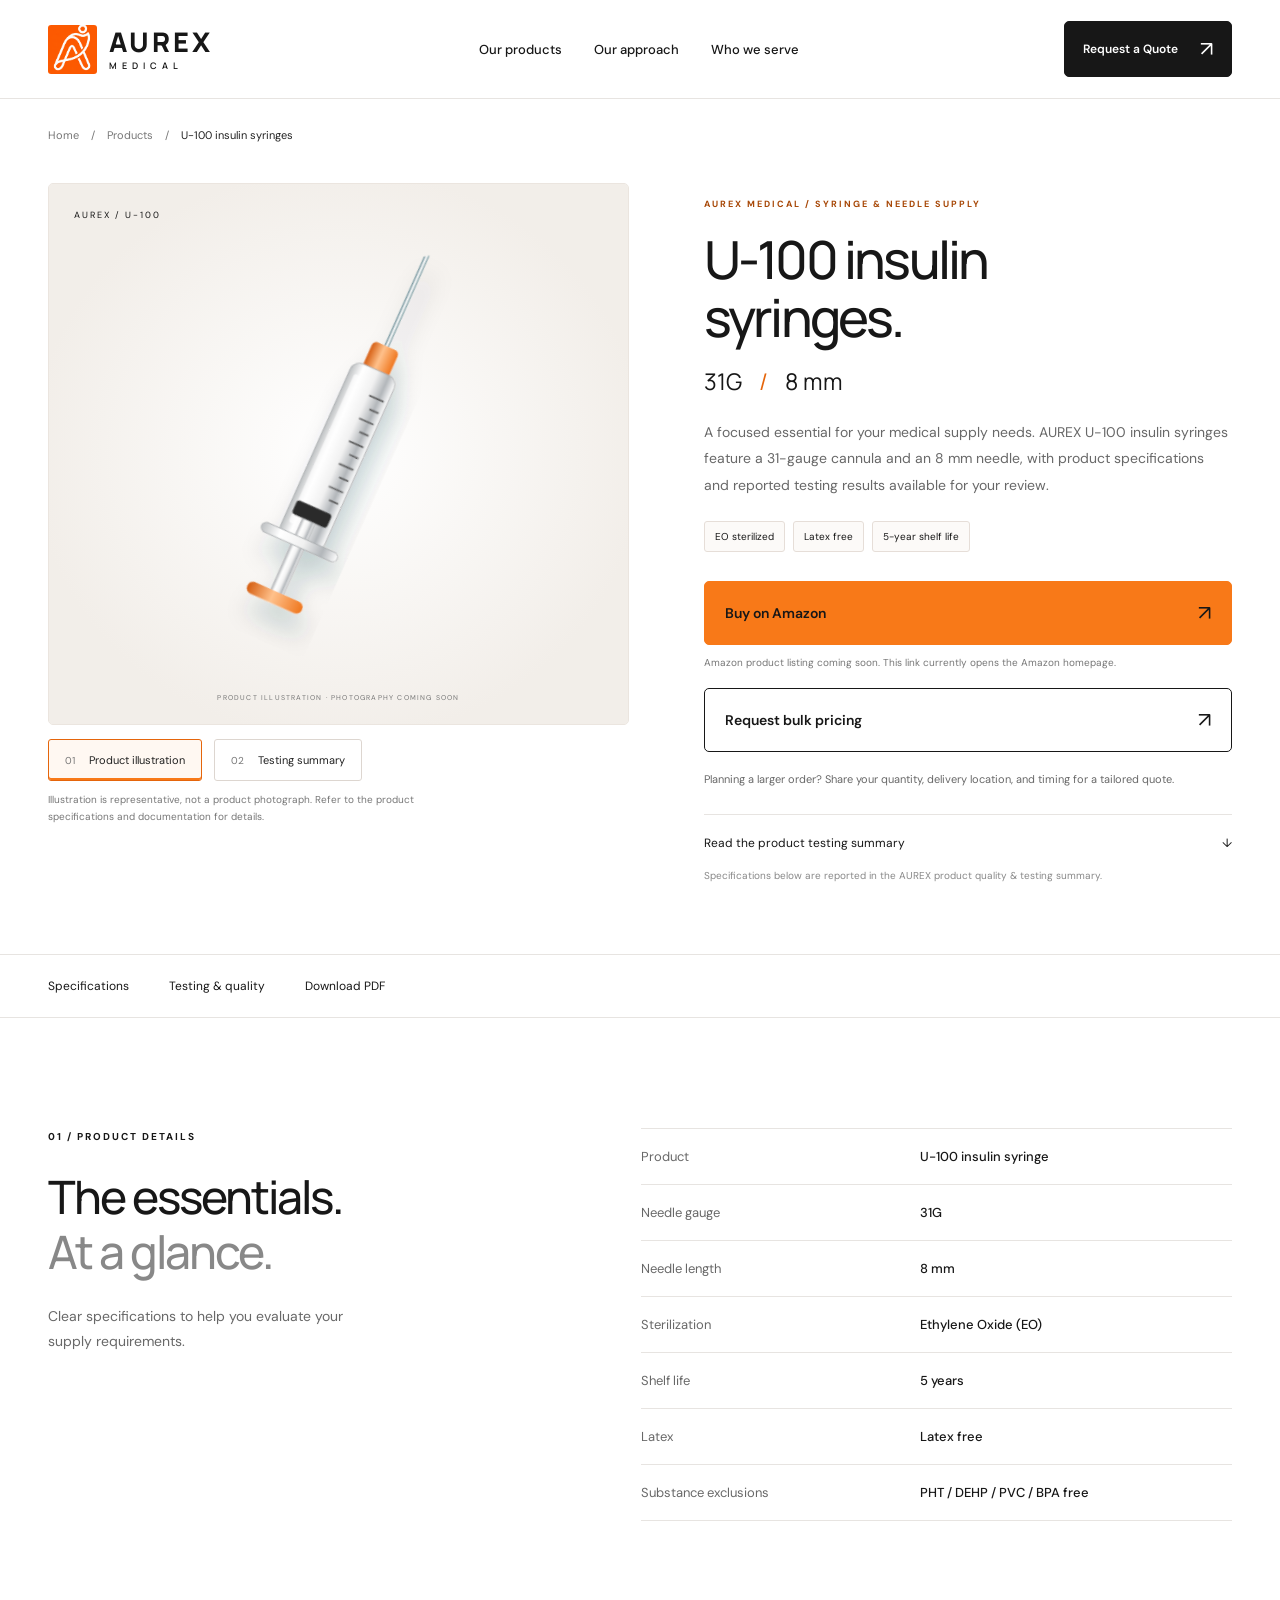
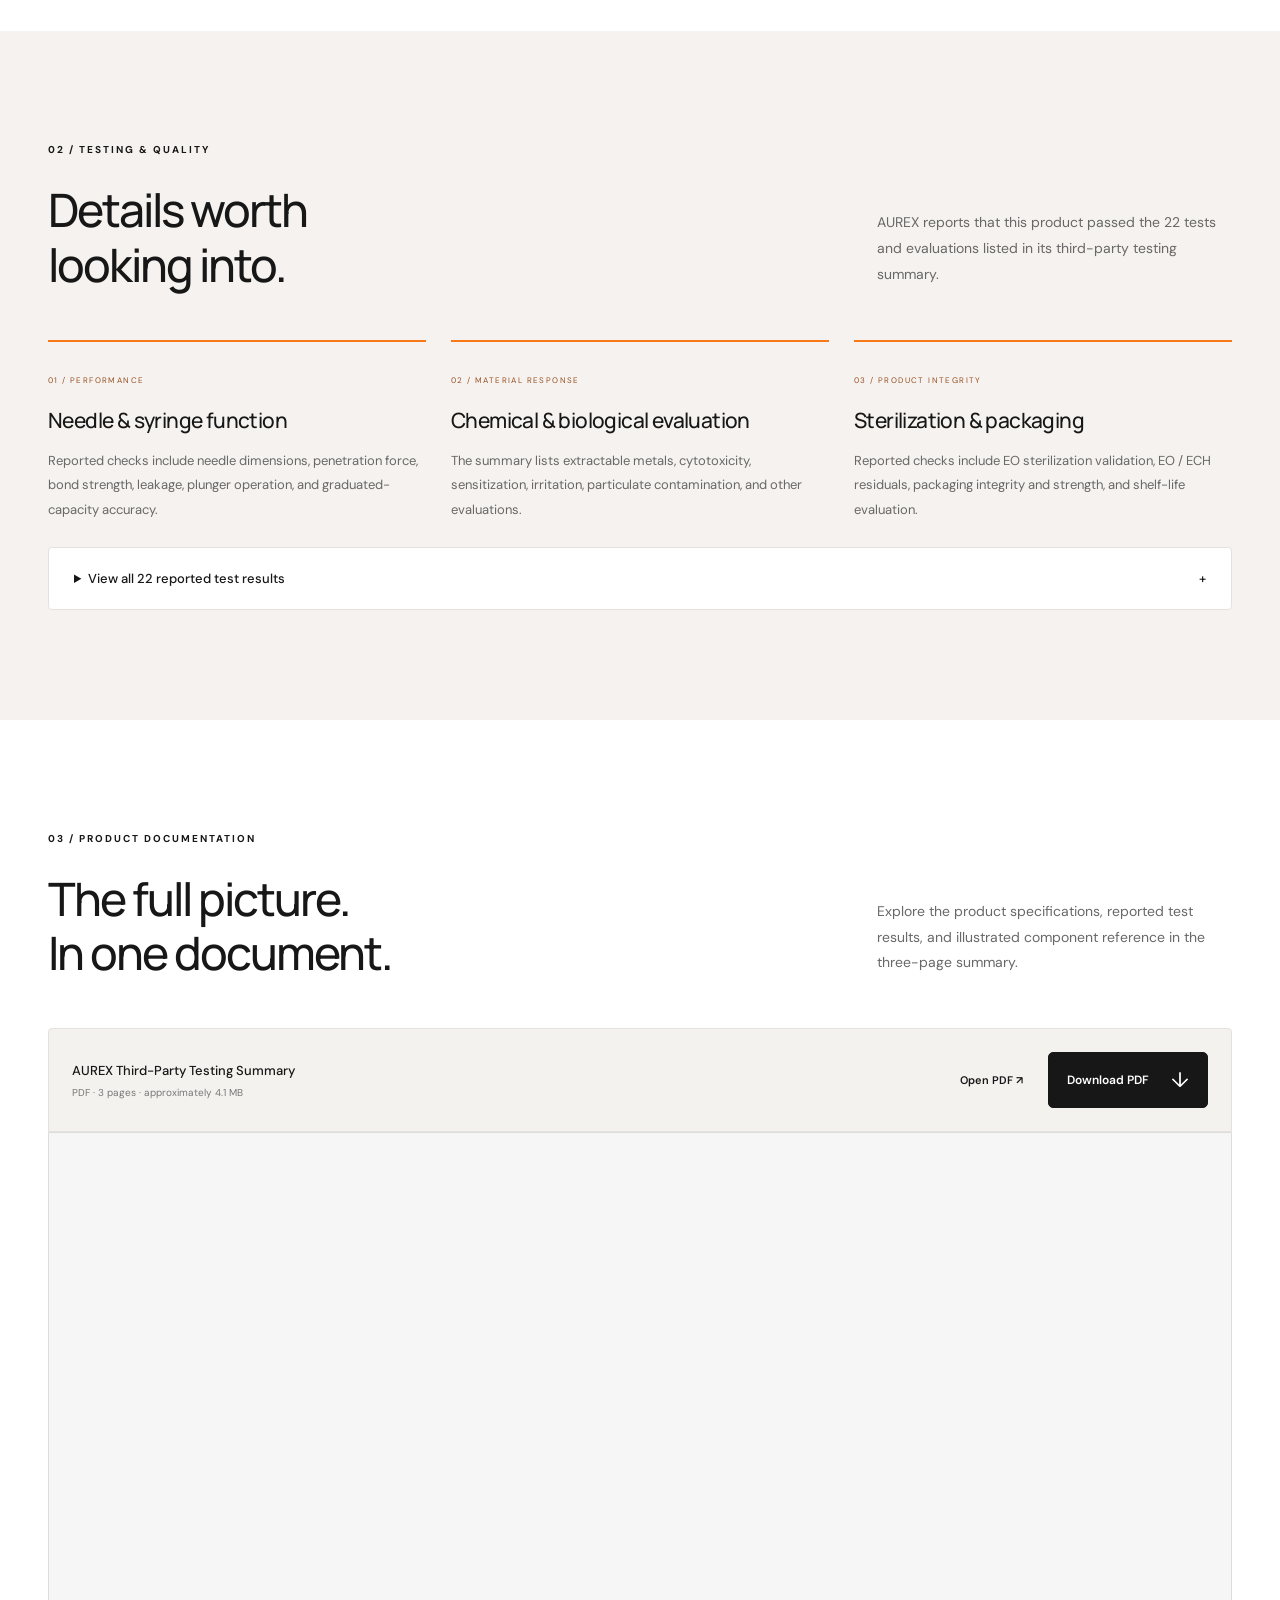
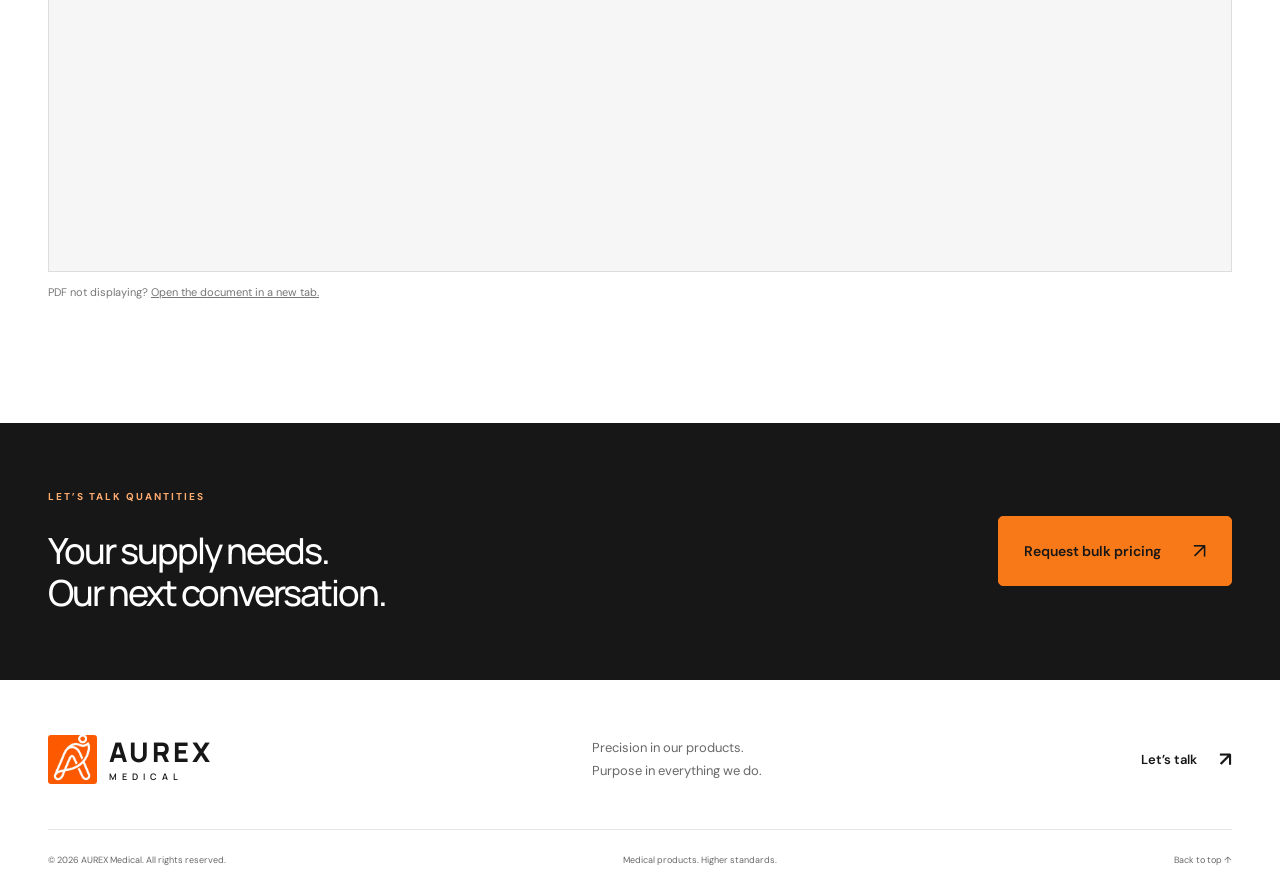
==== commit f0d0d017: "Remove requested summary note from product page" ====
--- a/u100-insulin-syringes.html
+++ b/u100-insulin-syringes.html
@@ -15,6 +15,6 @@
 <div class="listing-info"><p class="eyebrow">AUREX MEDICAL / SYRINGE & NEEDLE SUPPLY</p><h1 id="product-title">U-100 insulin<br>syringes.</h1><p class="variant">31G <span aria-hidden="true">/</span> 8 mm</p><p class="listing-description">A focused essential for your medical supply needs. AUREX U-100 insulin syringes feature a 31-gauge cannula and an 8 mm needle, with product specifications and reported testing results available for your review.</p><div class="feature-tags"><span>EO sterilized</span><span>Latex free</span><span>5-year shelf life</span></div><div class="buy-actions"><a class="button amazon-button" href="https://www.amazon.com/" target="_blank" rel="noopener noreferrer">Buy on Amazon <span aria-hidden="true">↗</span></a><p class="availability-note">Amazon product listing coming soon. This link currently opens the Amazon homepage.</p><a class="button bulk-button" href="index.html?product=u100#quote">Request bulk pricing <span aria-hidden="true">↗</span></a></div><p class="bulk-note">Planning a larger order? Share your quantity, delivery location, and timing for a tailored quote.</p><a class="document-link" href="#testing">Read the product testing summary <span aria-hidden="true">↓</span></a><div class="listing-footnote">Specifications below are reported in the AUREX product quality & testing summary.</div></div></section>
 </div><nav class="product-nav" aria-label="Product details"><div class="container"><a href="#specifications">Specifications</a><a href="#testing">Testing & quality</a><a href="#documents">Download PDF</a></div></nav>
 <section id="specifications" class="section"><div class="container details-grid"><div class="reveal"><p class="eyebrow">01 / PRODUCT DETAILS</p><h2>The essentials.<br><span class="muted">At a glance.</span></h2><p class="section-intro">Clear specifications to help you evaluate your supply requirements.</p></div><dl class="spec-list reveal"><div><dt>Product</dt><dd>U-100 insulin syringe</dd></div><div><dt>Needle gauge</dt><dd>31G</dd></div><div><dt>Needle length</dt><dd>8 mm</dd></div><div><dt>Sterilization</dt><dd>Ethylene Oxide (EO)</dd></div><div><dt>Shelf life</dt><dd>5 years</dd></div><div><dt>Latex</dt><dd>Latex free</dd></div><div><dt>Substance exclusions</dt><dd>PHT / DEHP / PVC / BPA free</dd></div></dl></div></section>
-<section id="testing" class="section testing-section"><div class="container"><div class="section-heading reveal"><div><p class="eyebrow">02 / TESTING & QUALITY</p><h2>Details worth<br>looking into.</h2></div><p>AUREX reports that this product passed the 22 tests and evaluations listed in its third-party testing summary.</p></div><div class="testing-cards"><article class="reveal"><span>01 / PERFORMANCE</span><h3>Needle & syringe function</h3><p>Reported checks include needle dimensions, penetration force, bond strength, leakage, plunger operation, and graduated-capacity accuracy.</p></article><article class="reveal"><span>02 / MATERIAL RESPONSE</span><h3>Chemical & biological evaluation</h3><p>The summary lists extractable metals, cytotoxicity, sensitization, irritation, particulate contamination, and other evaluations.</p></article><article class="reveal"><span>03 / PRODUCT INTEGRITY</span><h3>Sterilization & packaging</h3><p>Reported checks include EO sterilization validation, EO / ECH residuals, packaging integrity and strength, and shelf-life evaluation.</p></article></div><p class="evidence-note">About this summary: specifications and pass results were reported by AUREX. Original laboratory reports, test methods, acceptance limits, and lot identifiers were not supplied for its preparation. The summary does not replace the original laboratory reports.</p><details class="results-details"><summary>View all 22 reported test results <span aria-hidden="true">+</span></summary><div class="table-scroll" tabindex="0" role="region" aria-label="Reported test results"><table><caption>Results as listed in the AUREX summary, page 2</caption><thead><tr><th scope="col">Test / evaluation</th><th scope="col">Assessment</th><th scope="col">Reported result</th></tr></thead><tbody><tr><th scope="row">Needle dimensions</th><td>Needle length and diameter</td><td>Pass</td></tr><tr><th scope="row">Needle-point inspection</th><td>Tip condition and visible defects</td><td>Pass</td></tr><tr><th scope="row">Penetration force</th><td>Resistance during standardized penetration</td><td>Pass</td></tr><tr><th scope="row">Needle-to-hub bond strength</th><td>Security of the needle attachment</td><td>Pass</td></tr><tr><th scope="row">Needle leakage</th><td>Leakage at the needle connection</td><td>Pass</td></tr><tr><th scope="row">Plunger-seal leakage</th><td>Leakage past the plunger gasket</td><td>Pass</td></tr><tr><th scope="row">Plunger fit and operation</th><td>Fit and functional movement in the barrel</td><td>Pass</td></tr><tr><th scope="row">Graduated-capacity accuracy</th><td>Volume relative to the graduation scale</td><td>Pass</td></tr><tr><th scope="row">Dead-space volume</th><td>Residual fluid after plunger depression</td><td>Pass</td></tr><tr><th scope="row">Lubrication assessment</th><td>Applicable lubrication requirements</td><td>Pass</td></tr><tr><th scope="row">Particulate contamination</th><td>Particles and foreign matter</td><td>Pass</td></tr><tr><th scope="row">Fragmentation</th><td>Fragments generated during closure piercing</td><td>Pass</td></tr><tr><th scope="row">Acidity / alkalinity of extracts</th><td>Chemical characteristics of device extracts</td><td>Pass</td></tr><tr><th scope="row">Extractable metals</th><td>Metals released under test conditions</td><td>Pass</td></tr><tr><th scope="row">Cytotoxicity</th><td>Cell response to device extracts</td><td>Pass</td></tr><tr><th scope="row">Sensitization</th><td>Potential for an allergic response</td><td>Pass</td></tr><tr><th scope="row">Irritation / intracutaneous reactivity</th><td>Potential for local tissue irritation</td><td>Pass</td></tr><tr><th scope="row">EO sterilization validation</th><td>Sterilization process performance</td><td>Pass</td></tr><tr><th scope="row">EO / ECH residuals</th><td>Residual sterilant and reaction product</td><td>Pass</td></tr><tr><th scope="row">Packaging integrity</th><td>Integrity of the sterile barrier</td><td>Pass</td></tr><tr><th scope="row">Packaging strength</th><td>Resistance to specified package stresses</td><td>Pass</td></tr><tr><th scope="row">Shelf-life evaluation</th><td>Aging-related performance and integrity</td><td>Pass</td></tr></tbody></table></div></details></div></section>
+<section id="testing" class="section testing-section"><div class="container"><div class="section-heading reveal"><div><p class="eyebrow">02 / TESTING & QUALITY</p><h2>Details worth<br>looking into.</h2></div><p>AUREX reports that this product passed the 22 tests and evaluations listed in its third-party testing summary.</p></div><div class="testing-cards"><article class="reveal"><span>01 / PERFORMANCE</span><h3>Needle & syringe function</h3><p>Reported checks include needle dimensions, penetration force, bond strength, leakage, plunger operation, and graduated-capacity accuracy.</p></article><article class="reveal"><span>02 / MATERIAL RESPONSE</span><h3>Chemical & biological evaluation</h3><p>The summary lists extractable metals, cytotoxicity, sensitization, irritation, particulate contamination, and other evaluations.</p></article><article class="reveal"><span>03 / PRODUCT INTEGRITY</span><h3>Sterilization & packaging</h3><p>Reported checks include EO sterilization validation, EO / ECH residuals, packaging integrity and strength, and shelf-life evaluation.</p></article></div><details class="results-details"><summary>View all 22 reported test results <span aria-hidden="true">+</span></summary><div class="table-scroll" tabindex="0" role="region" aria-label="Reported test results"><table><caption>Results as listed in the AUREX summary, page 2</caption><thead><tr><th scope="col">Test / evaluation</th><th scope="col">Assessment</th><th scope="col">Reported result</th></tr></thead><tbody><tr><th scope="row">Needle dimensions</th><td>Needle length and diameter</td><td>Pass</td></tr><tr><th scope="row">Needle-point inspection</th><td>Tip condition and visible defects</td><td>Pass</td></tr><tr><th scope="row">Penetration force</th><td>Resistance during standardized penetration</td><td>Pass</td></tr><tr><th scope="row">Needle-to-hub bond strength</th><td>Security of the needle attachment</td><td>Pass</td></tr><tr><th scope="row">Needle leakage</th><td>Leakage at the needle connection</td><td>Pass</td></tr><tr><th scope="row">Plunger-seal leakage</th><td>Leakage past the plunger gasket</td><td>Pass</td></tr><tr><th scope="row">Plunger fit and operation</th><td>Fit and functional movement in the barrel</td><td>Pass</td></tr><tr><th scope="row">Graduated-capacity accuracy</th><td>Volume relative to the graduation scale</td><td>Pass</td></tr><tr><th scope="row">Dead-space volume</th><td>Residual fluid after plunger depression</td><td>Pass</td></tr><tr><th scope="row">Lubrication assessment</th><td>Applicable lubrication requirements</td><td>Pass</td></tr><tr><th scope="row">Particulate contamination</th><td>Particles and foreign matter</td><td>Pass</td></tr><tr><th scope="row">Fragmentation</th><td>Fragments generated during closure piercing</td><td>Pass</td></tr><tr><th scope="row">Acidity / alkalinity of extracts</th><td>Chemical characteristics of device extracts</td><td>Pass</td></tr><tr><th scope="row">Extractable metals</th><td>Metals released under test conditions</td><td>Pass</td></tr><tr><th scope="row">Cytotoxicity</th><td>Cell response to device extracts</td><td>Pass</td></tr><tr><th scope="row">Sensitization</th><td>Potential for an allergic response</td><td>Pass</td></tr><tr><th scope="row">Irritation / intracutaneous reactivity</th><td>Potential for local tissue irritation</td><td>Pass</td></tr><tr><th scope="row">EO sterilization validation</th><td>Sterilization process performance</td><td>Pass</td></tr><tr><th scope="row">EO / ECH residuals</th><td>Residual sterilant and reaction product</td><td>Pass</td></tr><tr><th scope="row">Packaging integrity</th><td>Integrity of the sterile barrier</td><td>Pass</td></tr><tr><th scope="row">Packaging strength</th><td>Resistance to specified package stresses</td><td>Pass</td></tr><tr><th scope="row">Shelf-life evaluation</th><td>Aging-related performance and integrity</td><td>Pass</td></tr></tbody></table></div></details></div></section>
 <section id="documents" class="section documents-section"><div class="container"><div class="section-heading reveal"><div><p class="eyebrow">03 / PRODUCT DOCUMENTATION</p><h2>The full picture.<br>In one document.</h2></div><p>Explore the product specifications, reported test results, and illustrated component reference in the three-page summary.</p></div><div class="document-toolbar"><div><strong>AUREX Third-Party Testing Summary</strong><span>PDF · 3 pages · approximately 4.1 MB</span></div><div class="document-actions"><a class="text-link" href="assets/documents/AUREX_Third_Party_Testing_Summary.pdf" target="_blank" rel="noopener">Open PDF ↗</a><a class="button button-small" href="assets/documents/AUREX_Third_Party_Testing_Summary.pdf" download>Download PDF <span aria-hidden="true">↓</span></a></div></div><iframe class="pdf-viewer" src="assets/documents/AUREX_Third_Party_Testing_Summary.pdf#view=FitH" title="AUREX Third-Party Testing Summary PDF" loading="lazy"></iframe><p class="pdf-fallback">PDF not displaying? <a href="assets/documents/AUREX_Third_Party_Testing_Summary.pdf" target="_blank" rel="noopener">Open the document in a new tab.</a></p></div></section>
 <section class="bulk-banner"><div class="container"><div><p class="eyebrow">LET’S TALK QUANTITIES</p><h2>Your supply needs.<br>Our next conversation.</h2></div><a class="button" href="index.html?product=u100#quote">Request bulk pricing <span aria-hidden="true">↗</span></a></div></section></main>  <footer class="site-footer"><div class="container"><div class="footer-top"><a href="index.html" class="logo" aria-label="Aurex Medical home"><span class="logo-crop"><img class="brand-logo" src="assets/aurex-mark.png" alt="" width="1254" height="1254" /></span><span>AUREX<small>MEDICAL</small></span></a><p>Precision in our products.<br>Purpose in everything we do.</p><a class="text-link" href="index.html?product=u100#quote">Let’s talk <span aria-hidden="true">↗</span></a></div><div class="footer-bottom"><span>© <span id="year">2026</span> AUREX Medical. All rights reserved.</span><span>Medical products. Higher standards.</span><a href="#main">Back to top ↑</a></div></div></footer></body></html>
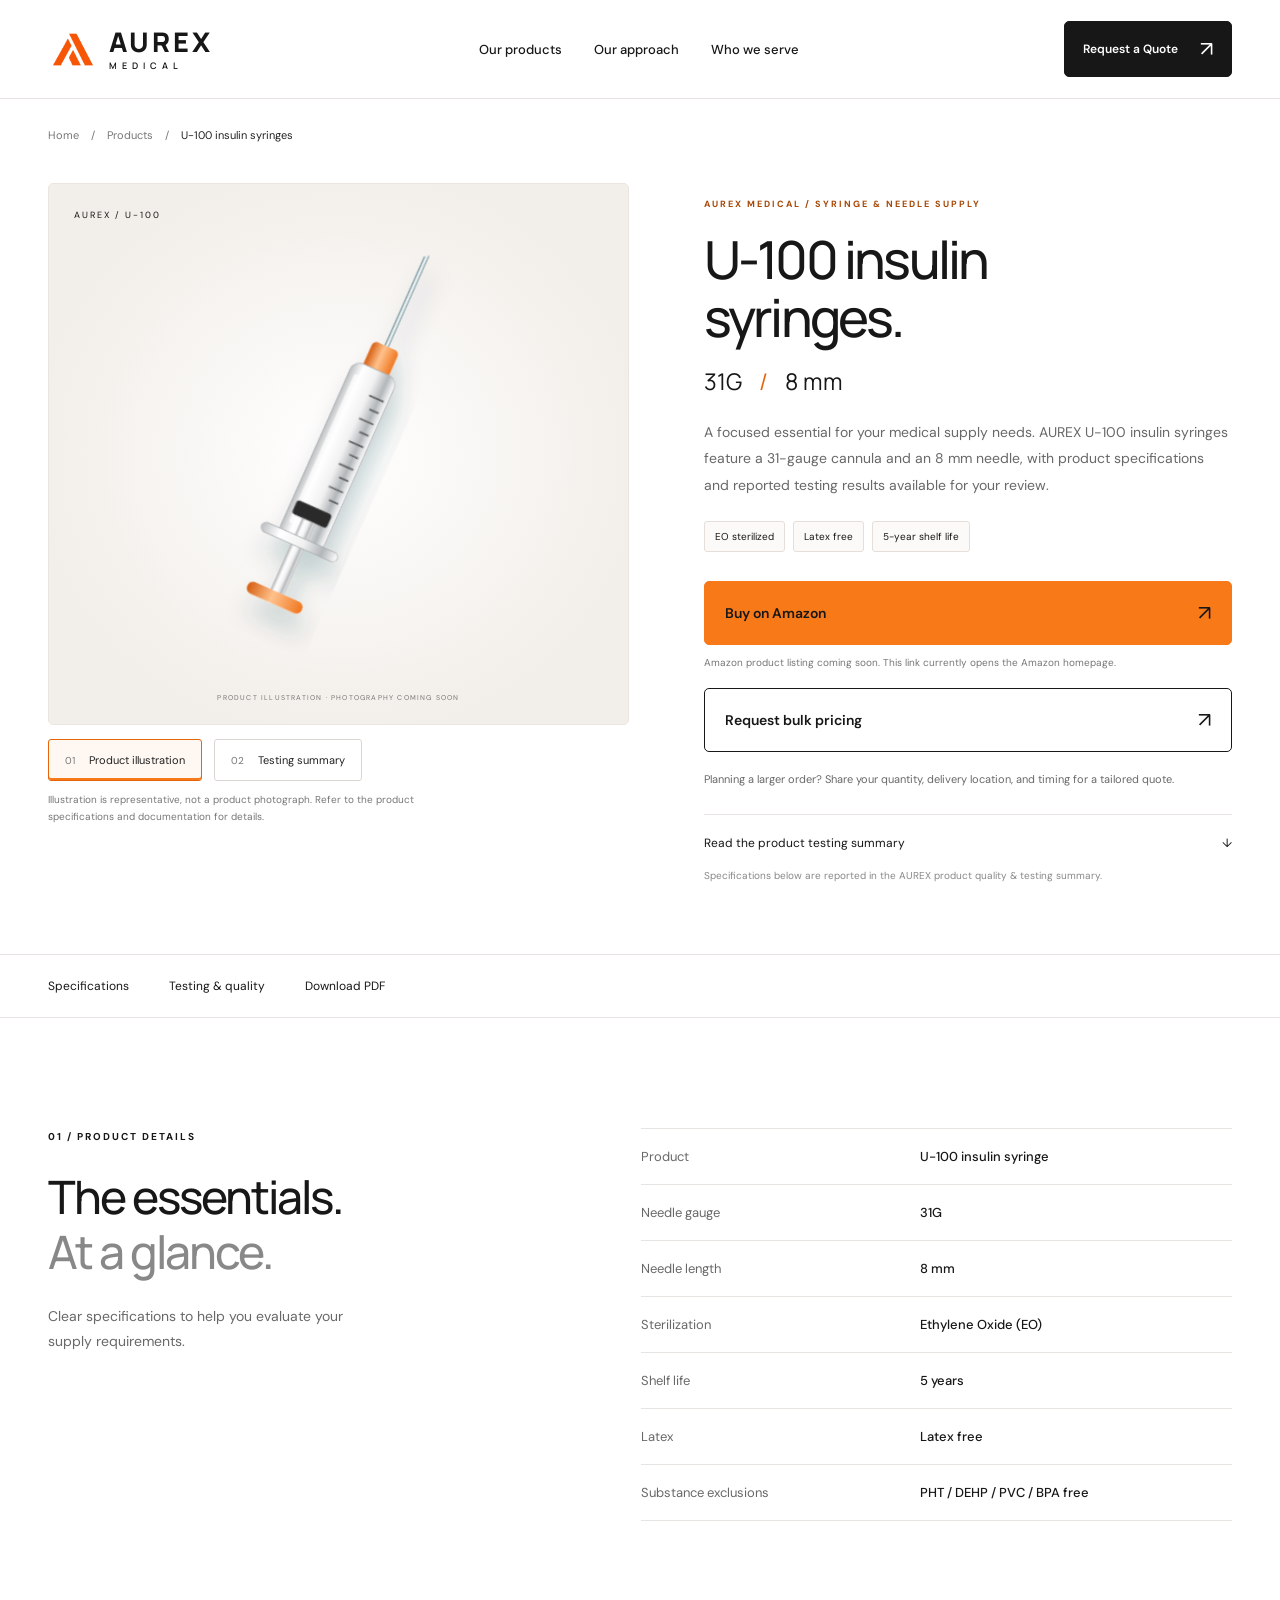
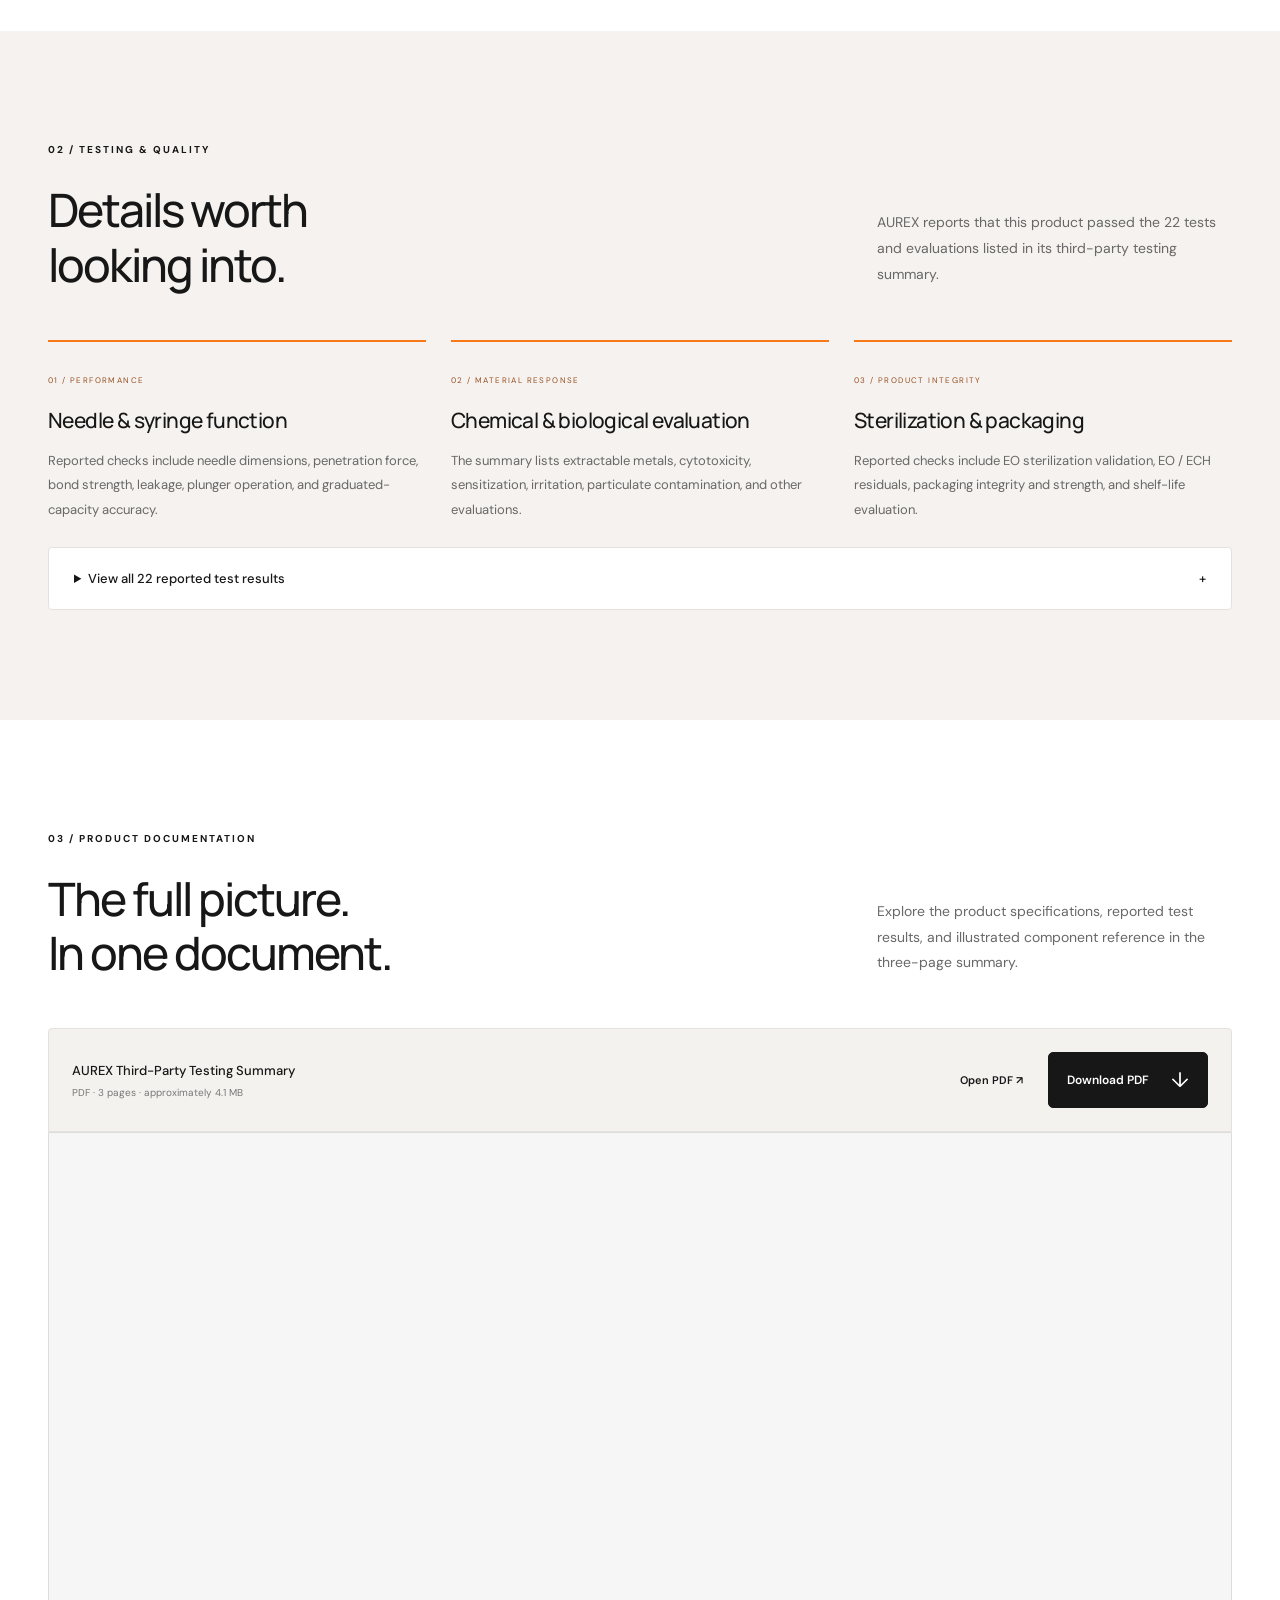
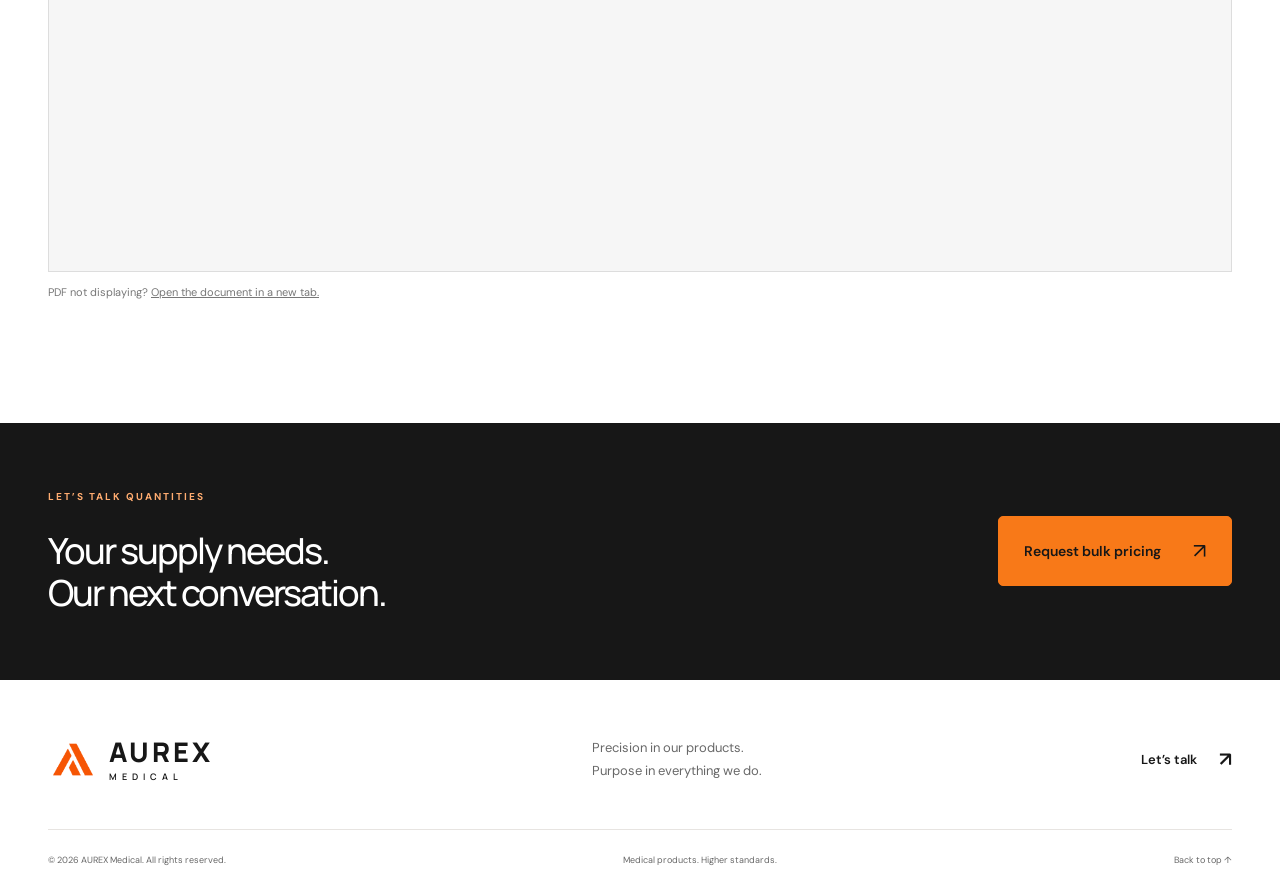
==== commit 7c4689ee: "Use updated geometric AUREX logo across site" ====
--- a/u100-insulin-syringes.html
+++ b/u100-insulin-syringes.html
@@ -1,7 +1,7 @@
 <!doctype html>
-<html lang="en"><head><meta charset="UTF-8"/><meta name="viewport" content="width=device-width, initial-scale=1.0"/><meta name="theme-color" content="#f87918"/><title>U-100 Insulin Syringes · 31G × 8 mm | AUREX Medical</title><meta name="description" content="Explore AUREX U-100 insulin syringes, 31G × 8 mm. Review product specifications, the AUREX testing summary, and bulk pricing options."/><link rel="icon" href="assets/aurex-mark.png" type="image/png"/><link rel="preconnect" href="https://fonts.googleapis.com"/><link rel="preconnect" href="https://fonts.gstatic.com" crossorigin/><link href="https://fonts.googleapis.com/css2?family=DM+Sans:wght@400;500;600;700&family=Manrope:wght@400;500;600;700;800&display=swap" rel="stylesheet"/><link rel="stylesheet" href="styles.css"/><link rel="stylesheet" href="product.css"/><script src="product.js" defer></script></head><body class="product-page"><a class="skip-link" href="#main">Skip to content</a>  <header class="site-header">
+<html lang="en"><head><meta charset="UTF-8"/><meta name="viewport" content="width=device-width, initial-scale=1.0"/><meta name="theme-color" content="#f87918"/><title>U-100 Insulin Syringes · 31G × 8 mm | AUREX Medical</title><meta name="description" content="Explore AUREX U-100 insulin syringes, 31G × 8 mm. Review product specifications, the AUREX testing summary, and bulk pricing options."/><link rel="icon" href="assets/aurexmed.png" type="image/png"/><link rel="preconnect" href="https://fonts.googleapis.com"/><link rel="preconnect" href="https://fonts.gstatic.com" crossorigin/><link href="https://fonts.googleapis.com/css2?family=DM+Sans:wght@400;500;600;700&family=Manrope:wght@400;500;600;700;800&display=swap" rel="stylesheet"/><link rel="stylesheet" href="styles.css"/><link rel="stylesheet" href="product.css"/><script src="product.js" defer></script></head><body class="product-page"><a class="skip-link" href="#main">Skip to content</a>  <header class="site-header">
     <div class="container nav-wrap">
-      <a href="index.html" class="logo" aria-label="Aurex Medical home"><span class="logo-crop"><img class="brand-logo" src="assets/aurex-mark.png" alt="" width="1254" height="1254" /></span><span>AUREX<small>MEDICAL</small></span></a>
+      <a href="index.html" class="logo" aria-label="Aurex Medical home"><span class="logo-crop"><img class="brand-logo" src="assets/aurexmed.png" alt="" width="1254" height="1254" /></span><span>AUREX<small>MEDICAL</small></span></a>
       <button class="menu-toggle" aria-expanded="false" aria-controls="main-nav" type="button">Menu <span aria-hidden="true">+</span></button>
       <nav id="main-nav" class="main-nav" aria-label="Primary"><a href="index.html#products">Our products</a><a href="index.html#approach">Our approach</a><a href="index.html#buyers">Who we serve</a></nav>
       <a class="button button-small header-quote" href="index.html?product=u100#quote">Request a Quote <span aria-hidden="true">↗</span></a>
@@ -17,4 +17,4 @@
 <section id="specifications" class="section"><div class="container details-grid"><div class="reveal"><p class="eyebrow">01 / PRODUCT DETAILS</p><h2>The essentials.<br><span class="muted">At a glance.</span></h2><p class="section-intro">Clear specifications to help you evaluate your supply requirements.</p></div><dl class="spec-list reveal"><div><dt>Product</dt><dd>U-100 insulin syringe</dd></div><div><dt>Needle gauge</dt><dd>31G</dd></div><div><dt>Needle length</dt><dd>8 mm</dd></div><div><dt>Sterilization</dt><dd>Ethylene Oxide (EO)</dd></div><div><dt>Shelf life</dt><dd>5 years</dd></div><div><dt>Latex</dt><dd>Latex free</dd></div><div><dt>Substance exclusions</dt><dd>PHT / DEHP / PVC / BPA free</dd></div></dl></div></section>
 <section id="testing" class="section testing-section"><div class="container"><div class="section-heading reveal"><div><p class="eyebrow">02 / TESTING & QUALITY</p><h2>Details worth<br>looking into.</h2></div><p>AUREX reports that this product passed the 22 tests and evaluations listed in its third-party testing summary.</p></div><div class="testing-cards"><article class="reveal"><span>01 / PERFORMANCE</span><h3>Needle & syringe function</h3><p>Reported checks include needle dimensions, penetration force, bond strength, leakage, plunger operation, and graduated-capacity accuracy.</p></article><article class="reveal"><span>02 / MATERIAL RESPONSE</span><h3>Chemical & biological evaluation</h3><p>The summary lists extractable metals, cytotoxicity, sensitization, irritation, particulate contamination, and other evaluations.</p></article><article class="reveal"><span>03 / PRODUCT INTEGRITY</span><h3>Sterilization & packaging</h3><p>Reported checks include EO sterilization validation, EO / ECH residuals, packaging integrity and strength, and shelf-life evaluation.</p></article></div><details class="results-details"><summary>View all 22 reported test results <span aria-hidden="true">+</span></summary><div class="table-scroll" tabindex="0" role="region" aria-label="Reported test results"><table><caption>Results as listed in the AUREX summary, page 2</caption><thead><tr><th scope="col">Test / evaluation</th><th scope="col">Assessment</th><th scope="col">Reported result</th></tr></thead><tbody><tr><th scope="row">Needle dimensions</th><td>Needle length and diameter</td><td>Pass</td></tr><tr><th scope="row">Needle-point inspection</th><td>Tip condition and visible defects</td><td>Pass</td></tr><tr><th scope="row">Penetration force</th><td>Resistance during standardized penetration</td><td>Pass</td></tr><tr><th scope="row">Needle-to-hub bond strength</th><td>Security of the needle attachment</td><td>Pass</td></tr><tr><th scope="row">Needle leakage</th><td>Leakage at the needle connection</td><td>Pass</td></tr><tr><th scope="row">Plunger-seal leakage</th><td>Leakage past the plunger gasket</td><td>Pass</td></tr><tr><th scope="row">Plunger fit and operation</th><td>Fit and functional movement in the barrel</td><td>Pass</td></tr><tr><th scope="row">Graduated-capacity accuracy</th><td>Volume relative to the graduation scale</td><td>Pass</td></tr><tr><th scope="row">Dead-space volume</th><td>Residual fluid after plunger depression</td><td>Pass</td></tr><tr><th scope="row">Lubrication assessment</th><td>Applicable lubrication requirements</td><td>Pass</td></tr><tr><th scope="row">Particulate contamination</th><td>Particles and foreign matter</td><td>Pass</td></tr><tr><th scope="row">Fragmentation</th><td>Fragments generated during closure piercing</td><td>Pass</td></tr><tr><th scope="row">Acidity / alkalinity of extracts</th><td>Chemical characteristics of device extracts</td><td>Pass</td></tr><tr><th scope="row">Extractable metals</th><td>Metals released under test conditions</td><td>Pass</td></tr><tr><th scope="row">Cytotoxicity</th><td>Cell response to device extracts</td><td>Pass</td></tr><tr><th scope="row">Sensitization</th><td>Potential for an allergic response</td><td>Pass</td></tr><tr><th scope="row">Irritation / intracutaneous reactivity</th><td>Potential for local tissue irritation</td><td>Pass</td></tr><tr><th scope="row">EO sterilization validation</th><td>Sterilization process performance</td><td>Pass</td></tr><tr><th scope="row">EO / ECH residuals</th><td>Residual sterilant and reaction product</td><td>Pass</td></tr><tr><th scope="row">Packaging integrity</th><td>Integrity of the sterile barrier</td><td>Pass</td></tr><tr><th scope="row">Packaging strength</th><td>Resistance to specified package stresses</td><td>Pass</td></tr><tr><th scope="row">Shelf-life evaluation</th><td>Aging-related performance and integrity</td><td>Pass</td></tr></tbody></table></div></details></div></section>
 <section id="documents" class="section documents-section"><div class="container"><div class="section-heading reveal"><div><p class="eyebrow">03 / PRODUCT DOCUMENTATION</p><h2>The full picture.<br>In one document.</h2></div><p>Explore the product specifications, reported test results, and illustrated component reference in the three-page summary.</p></div><div class="document-toolbar"><div><strong>AUREX Third-Party Testing Summary</strong><span>PDF · 3 pages · approximately 4.1 MB</span></div><div class="document-actions"><a class="text-link" href="assets/documents/AUREX_Third_Party_Testing_Summary.pdf" target="_blank" rel="noopener">Open PDF ↗</a><a class="button button-small" href="assets/documents/AUREX_Third_Party_Testing_Summary.pdf" download>Download PDF <span aria-hidden="true">↓</span></a></div></div><iframe class="pdf-viewer" src="assets/documents/AUREX_Third_Party_Testing_Summary.pdf#view=FitH" title="AUREX Third-Party Testing Summary PDF" loading="lazy"></iframe><p class="pdf-fallback">PDF not displaying? <a href="assets/documents/AUREX_Third_Party_Testing_Summary.pdf" target="_blank" rel="noopener">Open the document in a new tab.</a></p></div></section>
-<section class="bulk-banner"><div class="container"><div><p class="eyebrow">LET’S TALK QUANTITIES</p><h2>Your supply needs.<br>Our next conversation.</h2></div><a class="button" href="index.html?product=u100#quote">Request bulk pricing <span aria-hidden="true">↗</span></a></div></section></main>  <footer class="site-footer"><div class="container"><div class="footer-top"><a href="index.html" class="logo" aria-label="Aurex Medical home"><span class="logo-crop"><img class="brand-logo" src="assets/aurex-mark.png" alt="" width="1254" height="1254" /></span><span>AUREX<small>MEDICAL</small></span></a><p>Precision in our products.<br>Purpose in everything we do.</p><a class="text-link" href="index.html?product=u100#quote">Let’s talk <span aria-hidden="true">↗</span></a></div><div class="footer-bottom"><span>© <span id="year">2026</span> AUREX Medical. All rights reserved.</span><span>Medical products. Higher standards.</span><a href="#main">Back to top ↑</a></div></div></footer></body></html>+<section class="bulk-banner"><div class="container"><div><p class="eyebrow">LET’S TALK QUANTITIES</p><h2>Your supply needs.<br>Our next conversation.</h2></div><a class="button" href="index.html?product=u100#quote">Request bulk pricing <span aria-hidden="true">↗</span></a></div></section></main>  <footer class="site-footer"><div class="container"><div class="footer-top"><a href="index.html" class="logo" aria-label="Aurex Medical home"><span class="logo-crop"><img class="brand-logo" src="assets/aurexmed.png" alt="" width="1254" height="1254" /></span><span>AUREX<small>MEDICAL</small></span></a><p>Precision in our products.<br>Purpose in everything we do.</p><a class="text-link" href="index.html?product=u100#quote">Let’s talk <span aria-hidden="true">↗</span></a></div><div class="footer-bottom"><span>© <span id="year">2026</span> AUREX Medical. All rights reserved.</span><span>Medical products. Higher standards.</span><a href="#main">Back to top ↑</a></div></div></footer></body></html>
--- a/styles.css
+++ b/styles.css
@@ -30,8 +30,8 @@
 @media(prefers-reduced-motion:reduce){.brand-story{height:auto;min-height:0}.story-sticky{position:relative;top:auto;height:auto;min-height:650px;padding:60px 0}.story-symbol,.story-orbit,.story-word{transform:none!important}.motion-enabled .reveal{transform:none}.story-scroll{display:none}}
 
 /* Keep the supplied artwork intact; frame its mark clearly at navigation size. */
-.logo-crop{display:block;position:relative;width:49px;height:49px;overflow:hidden;border-radius:3px;flex-shrink:0}.logo-crop .brand-logo{position:absolute;width:108px;height:108px;max-width:none;left:50%;top:50%;transform:translate(-50%,-50%);border-radius:0}.standard-mark{overflow:hidden;border-radius:4px}.standard-mark img{width:220%;height:220%;max-width:none;position:absolute;left:50%;top:50%;transform:translate(-50%,-50%);border-radius:0}
-@media(max-width:800px){.logo-crop{width:40px;height:40px}.logo-crop .brand-logo{width:88px;height:88px}}
+.logo-crop{display:block;position:relative;width:49px;height:49px;overflow:hidden;border-radius:3px;flex-shrink:0}.logo-crop .brand-logo{position:absolute;width:100%;height:100%;object-fit:contain;max-width:none;left:50%;top:50%;transform:translate(-50%,-50%);border-radius:0}.standard-mark{overflow:hidden;border-radius:4px}.standard-mark img{width:100%;height:100%;object-fit:contain;max-width:none;position:absolute;left:50%;top:50%;transform:translate(-50%,-50%);border-radius:0}
+@media(max-width:800px){.logo-crop{width:40px;height:40px}.logo-crop .brand-logo{width:100%;height:100%}}
 
 .lab-note{margin:-18px 0 35px;padding:14px 0 14px 16px;border-left:2px solid var(--orange);max-width:790px;font-size:12px;line-height:1.8;color:var(--muted)}.lab-note strong{font-weight:600;color:var(--ink)}
 @media(max-width:600px){.lab-note{margin:-5px 0 28px;font-size:11px;padding-left:12px}}
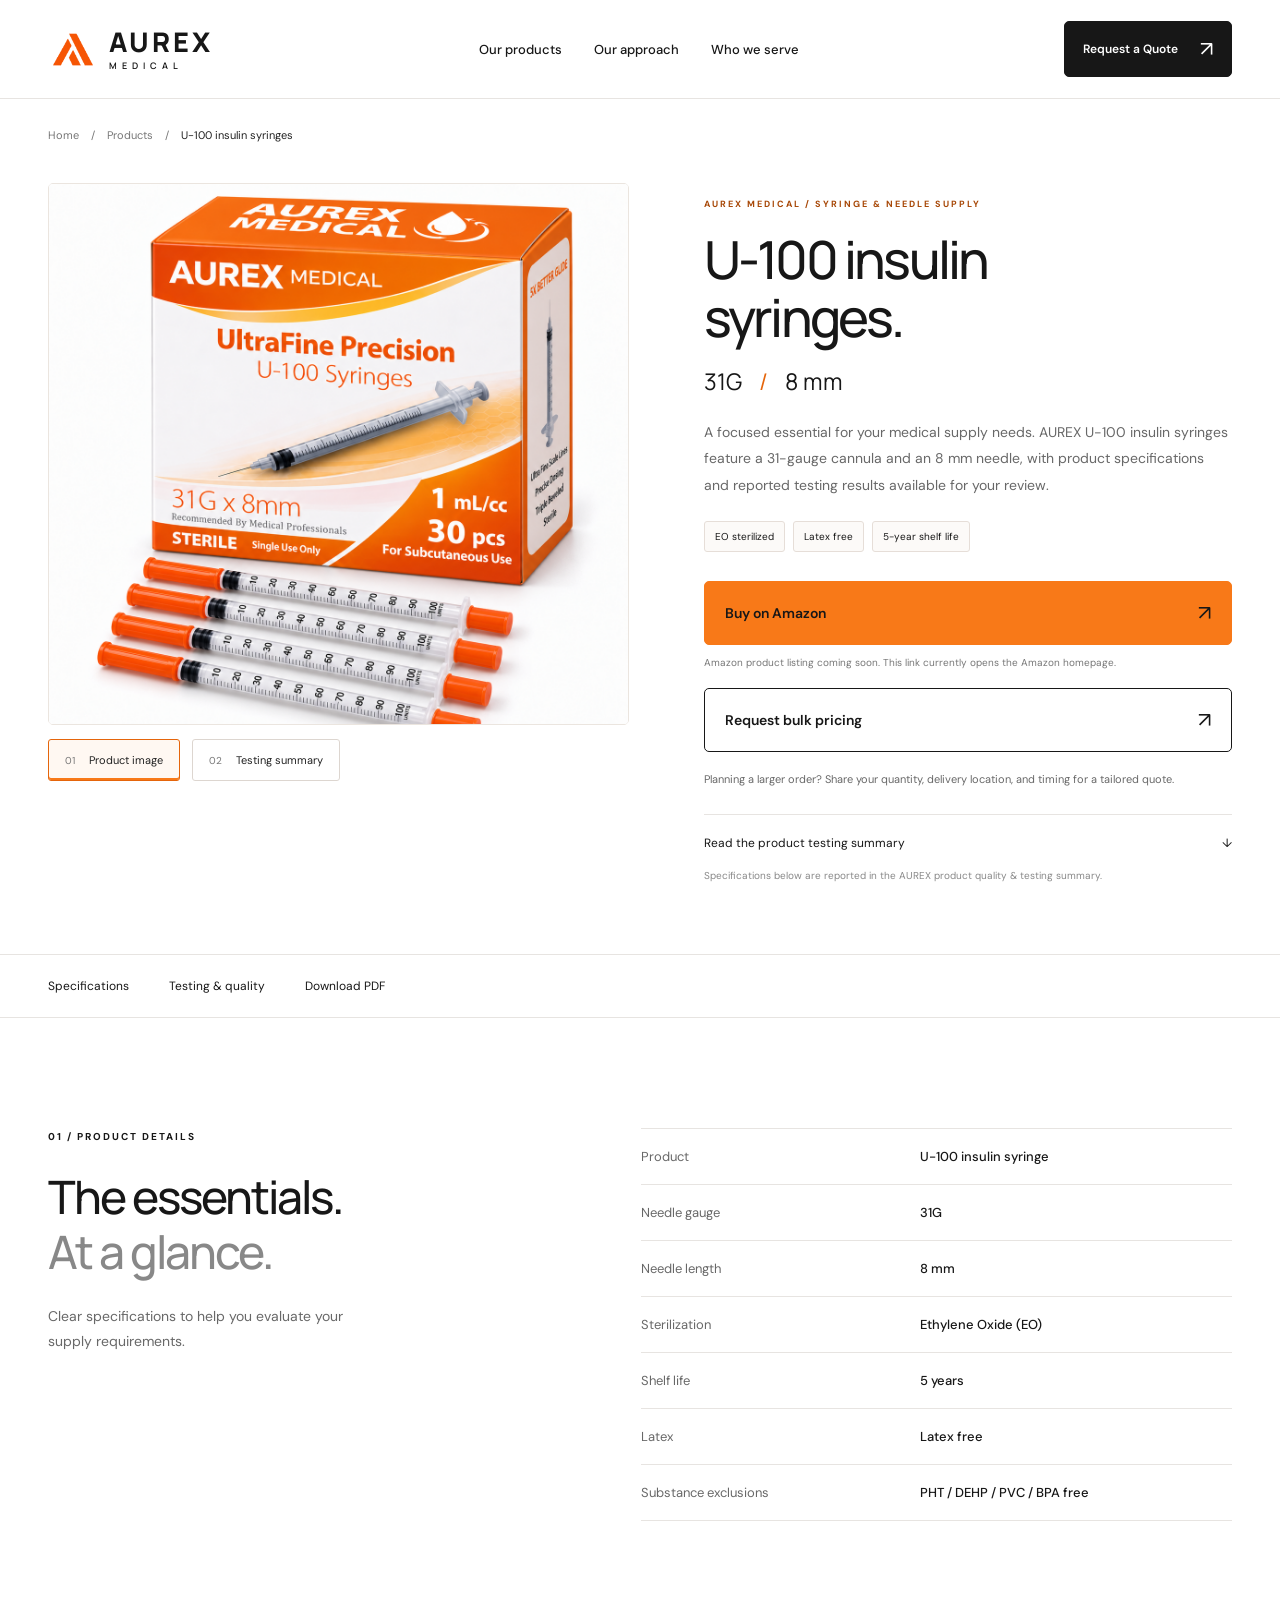
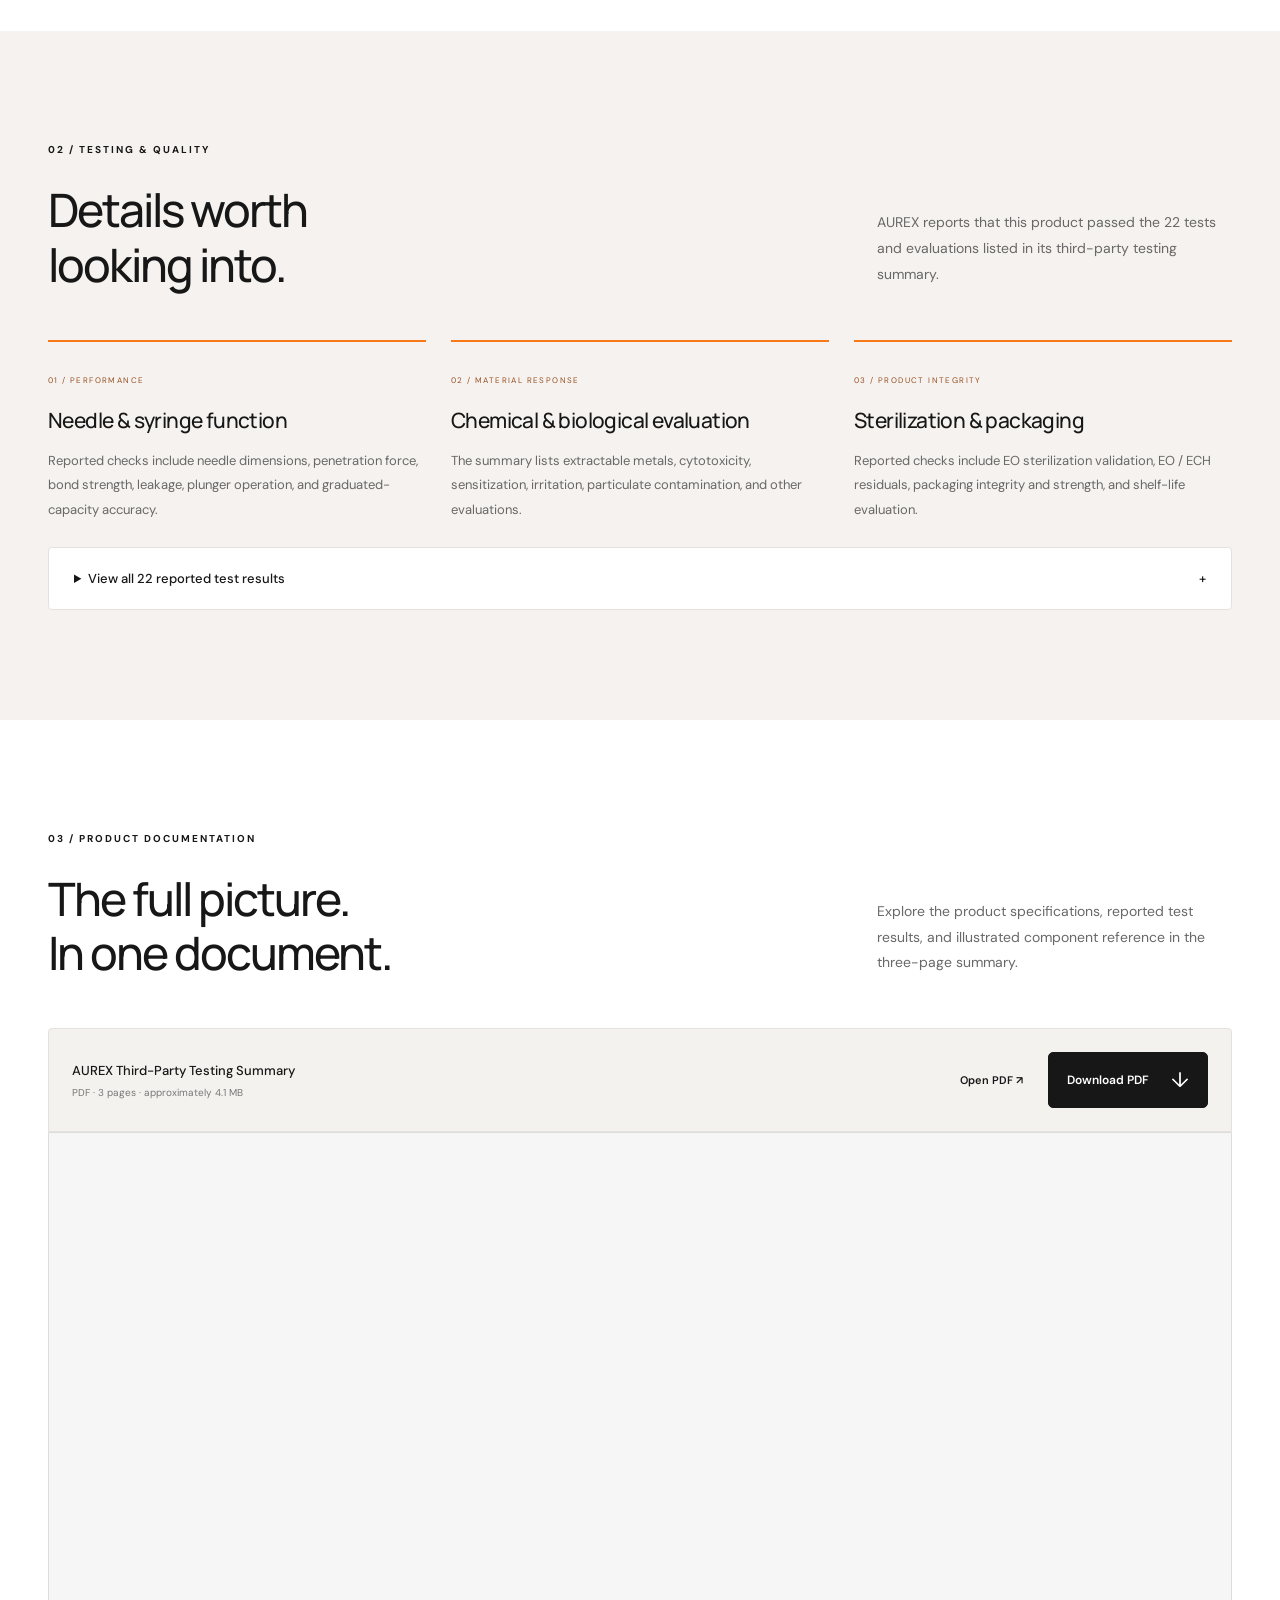
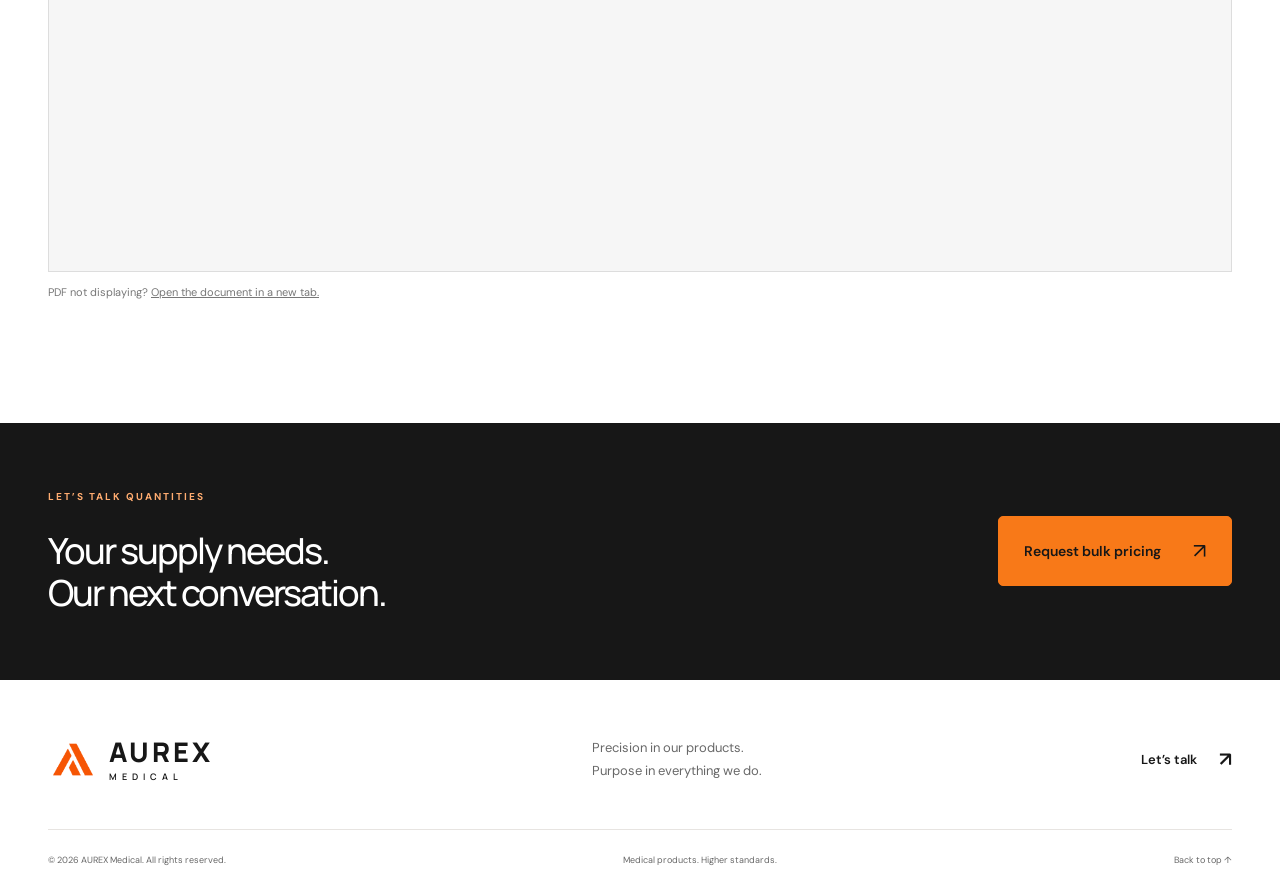
==== commit 5b4ab3b3: "Add supplied U100 product image to listing gallery" ====
--- a/u100-insulin-syringes.html
+++ b/u100-insulin-syringes.html
@@ -8,10 +8,7 @@
     </div>
   </header>
 <main id="main"><div class="container"><nav class="breadcrumbs" aria-label="Breadcrumb"><a href="index.html">Home</a><span aria-hidden="true">/</span><a href="index.html#products">Products</a><span aria-hidden="true">/</span><span aria-current="page">U-100 insulin syringes</span></nav>
-<section class="listing" aria-labelledby="product-title"><div class="gallery"><div class="gallery-stage"><div id="illustration-panel" class="gallery-panel"><span class="gallery-kicker">AUREX / U-100</span><svg class="listing-syringe" viewBox="0 0 460 600" role="img" aria-label="Stylized syringe illustration; not a product specification">
-            <defs><linearGradient id="barrel"><stop stop-color="#bdc0c2"/><stop offset=".24" stop-color="#ffffff"/><stop offset=".55" stop-color="#f1f1f1"/><stop offset=".8" stop-color="#b2b6ba"/><stop offset="1" stop-color="#ffffff"/></linearGradient><linearGradient id="metal"><stop stop-color="#577d87"/><stop offset=".5" stop-color="#fff"/><stop offset="1" stop-color="#72949b"/></linearGradient><linearGradient id="cap"><stop stop-color="#d55d10"/><stop offset=".45" stop-color="#ffc18b"/><stop offset="1" stop-color="#ef771f"/></linearGradient><filter id="shadow"><feDropShadow dx="12" dy="20" stdDeviation="14" flood-color="#153f47" flood-opacity=".22"/></filter></defs>
-            <g transform="rotate(32 230 300)" filter="url(#shadow)"><path d="M227 40 L233 36 L233 168 L227 168Z" fill="url(#metal)"/><rect x="213" y="157" width="34" height="42" rx="6" fill="url(#cap)"/><rect x="201" y="188" width="58" height="230" rx="12" fill="url(#barrel)" stroke="#a6a9ac"/><rect x="208" y="203" width="7" height="196" rx="3" fill="#fff" opacity=".7"/><path d="M235 220h19m-12 15h12m-19 15h19m-12 15h12m-19 15h19m-12 15h12m-19 15h19m-12 15h12m-19 15h19m-12 15h12" fill="none" stroke="#555555" stroke-width="2"/><rect x="207" y="370" width="46" height="18" rx="4" fill="#292929"/><rect x="222" y="388" width="16" height="100" fill="url(#barrel)" stroke="#a6a9ac"/><rect x="180" y="410" width="100" height="12" rx="6" fill="url(#barrel)" stroke="#a6a9ac"/><rect x="194" y="482" width="72" height="15" rx="7" fill="url(#cap)"/></g>
-          </svg><span class="gallery-caption">PRODUCT ILLUSTRATION · PHOTOGRAPHY COMING SOON</span></div><div id="document-panel" class="gallery-panel" hidden><img src="assets/testing-summary-preview.png" alt="First page of the AUREX product quality testing summary, with 31G × 8 mm specifications" width="927" height="1200"/></div></div><div class="gallery-controls" aria-label="Product gallery"><button type="button" class="gallery-thumb" data-panel="illustration-panel" aria-pressed="true" aria-controls="illustration-panel">01 <span>Product illustration</span></button><button type="button" class="gallery-thumb" data-panel="document-panel" aria-pressed="false" aria-controls="document-panel">02 <span>Testing summary</span></button></div><p class="gallery-note">Illustration is representative, not a product photograph. Refer to the product specifications and documentation for details.</p></div>
+<section class="listing" aria-labelledby="product-title"><div class="gallery"><div class="gallery-stage"><div id="product-panel" class="gallery-panel"><img src="assets/u100-product.png" alt="AUREX Medical UltraFine Precision U-100 syringe packaging with orange-capped syringes" width="1254" height="1254" fetchpriority="high"/></div><div id="document-panel" class="gallery-panel" hidden><img src="assets/testing-summary-preview.png" alt="First page of the AUREX product quality testing summary, with 31G × 8 mm specifications" width="927" height="1200"/></div></div><div class="gallery-controls" aria-label="Product gallery"><button type="button" class="gallery-thumb" data-panel="product-panel" aria-pressed="true" aria-controls="product-panel">01 <span>Product image</span></button><button type="button" class="gallery-thumb" data-panel="document-panel" aria-pressed="false" aria-controls="document-panel">02 <span>Testing summary</span></button></div></div>
 <div class="listing-info"><p class="eyebrow">AUREX MEDICAL / SYRINGE & NEEDLE SUPPLY</p><h1 id="product-title">U-100 insulin<br>syringes.</h1><p class="variant">31G <span aria-hidden="true">/</span> 8 mm</p><p class="listing-description">A focused essential for your medical supply needs. AUREX U-100 insulin syringes feature a 31-gauge cannula and an 8 mm needle, with product specifications and reported testing results available for your review.</p><div class="feature-tags"><span>EO sterilized</span><span>Latex free</span><span>5-year shelf life</span></div><div class="buy-actions"><a class="button amazon-button" href="https://www.amazon.com/" target="_blank" rel="noopener noreferrer">Buy on Amazon <span aria-hidden="true">↗</span></a><p class="availability-note">Amazon product listing coming soon. This link currently opens the Amazon homepage.</p><a class="button bulk-button" href="index.html?product=u100#quote">Request bulk pricing <span aria-hidden="true">↗</span></a></div><p class="bulk-note">Planning a larger order? Share your quantity, delivery location, and timing for a tailored quote.</p><a class="document-link" href="#testing">Read the product testing summary <span aria-hidden="true">↓</span></a><div class="listing-footnote">Specifications below are reported in the AUREX product quality & testing summary.</div></div></section>
 </div><nav class="product-nav" aria-label="Product details"><div class="container"><a href="#specifications">Specifications</a><a href="#testing">Testing & quality</a><a href="#documents">Download PDF</a></div></nav>
 <section id="specifications" class="section"><div class="container details-grid"><div class="reveal"><p class="eyebrow">01 / PRODUCT DETAILS</p><h2>The essentials.<br><span class="muted">At a glance.</span></h2><p class="section-intro">Clear specifications to help you evaluate your supply requirements.</p></div><dl class="spec-list reveal"><div><dt>Product</dt><dd>U-100 insulin syringe</dd></div><div><dt>Needle gauge</dt><dd>31G</dd></div><div><dt>Needle length</dt><dd>8 mm</dd></div><div><dt>Sterilization</dt><dd>Ethylene Oxide (EO)</dd></div><div><dt>Shelf life</dt><dd>5 years</dd></div><div><dt>Latex</dt><dd>Latex free</dd></div><div><dt>Substance exclusions</dt><dd>PHT / DEHP / PVC / BPA free</dd></div></dl></div></section>
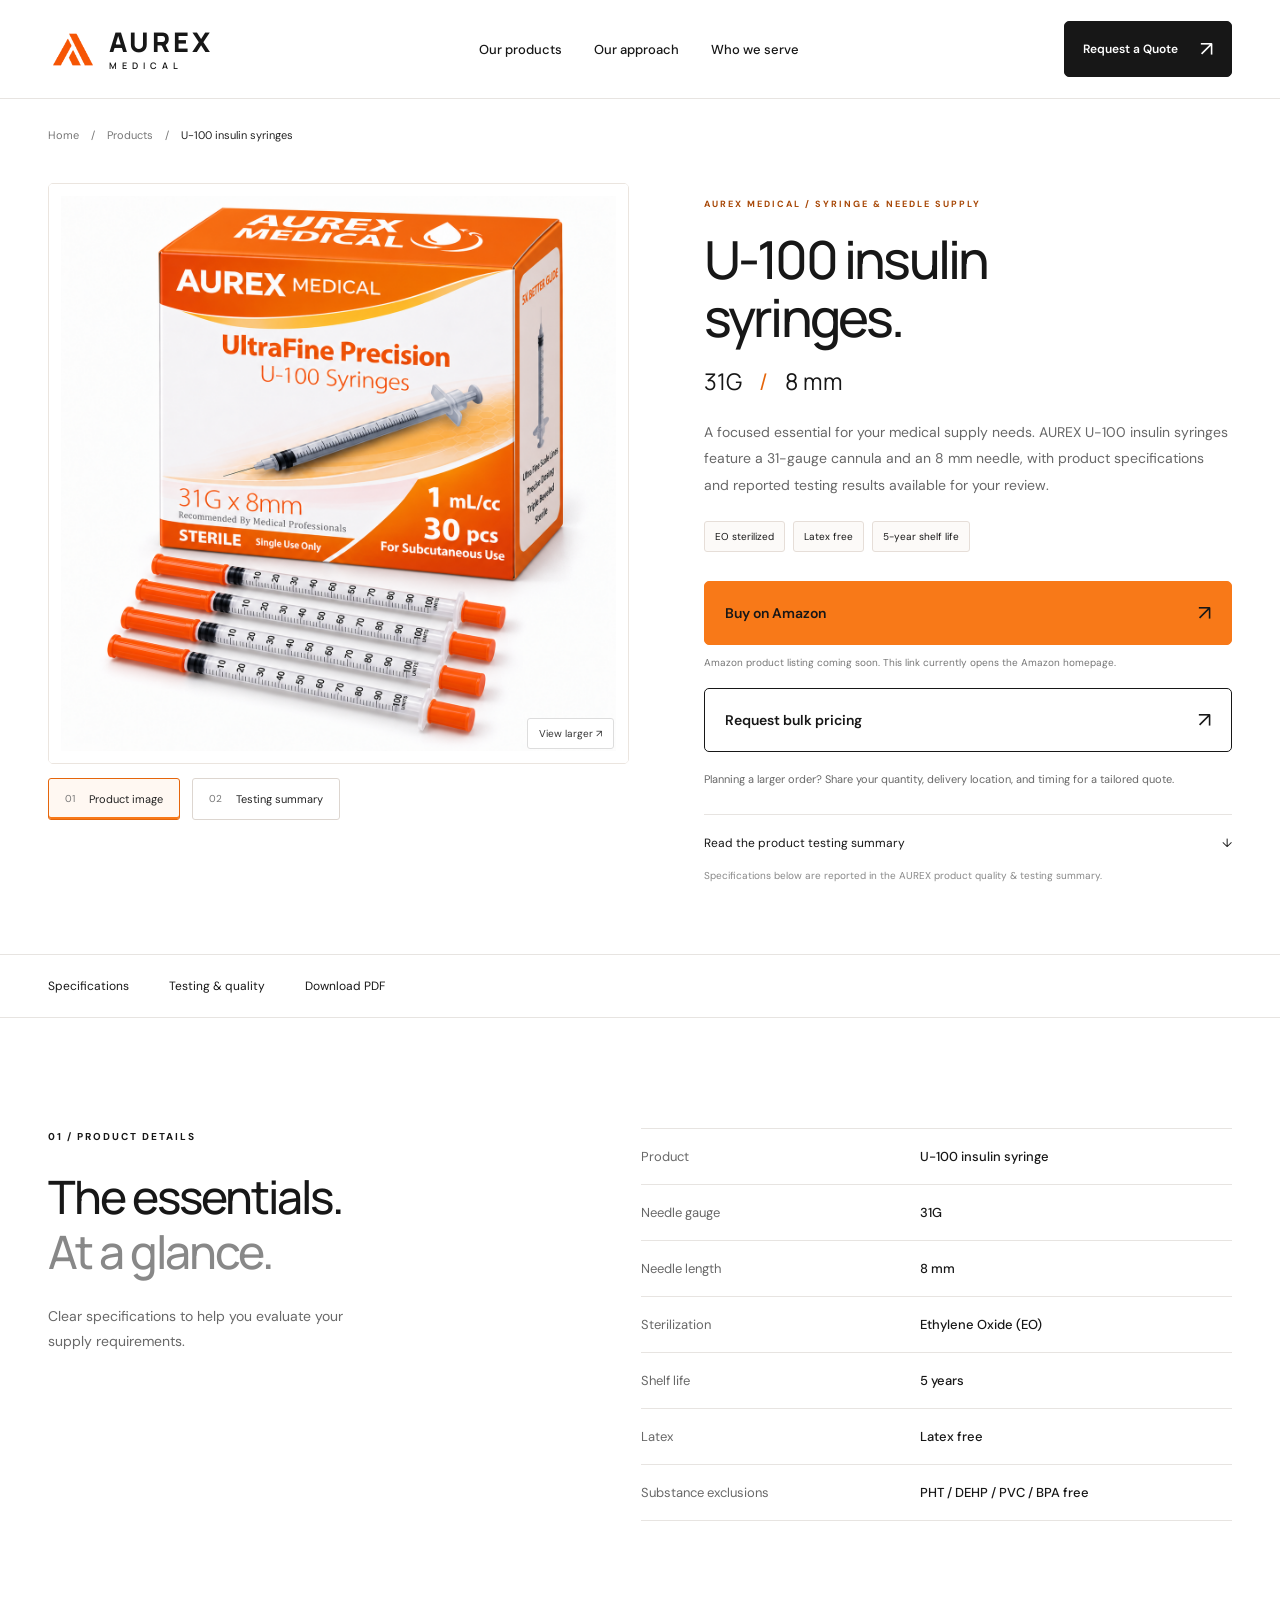
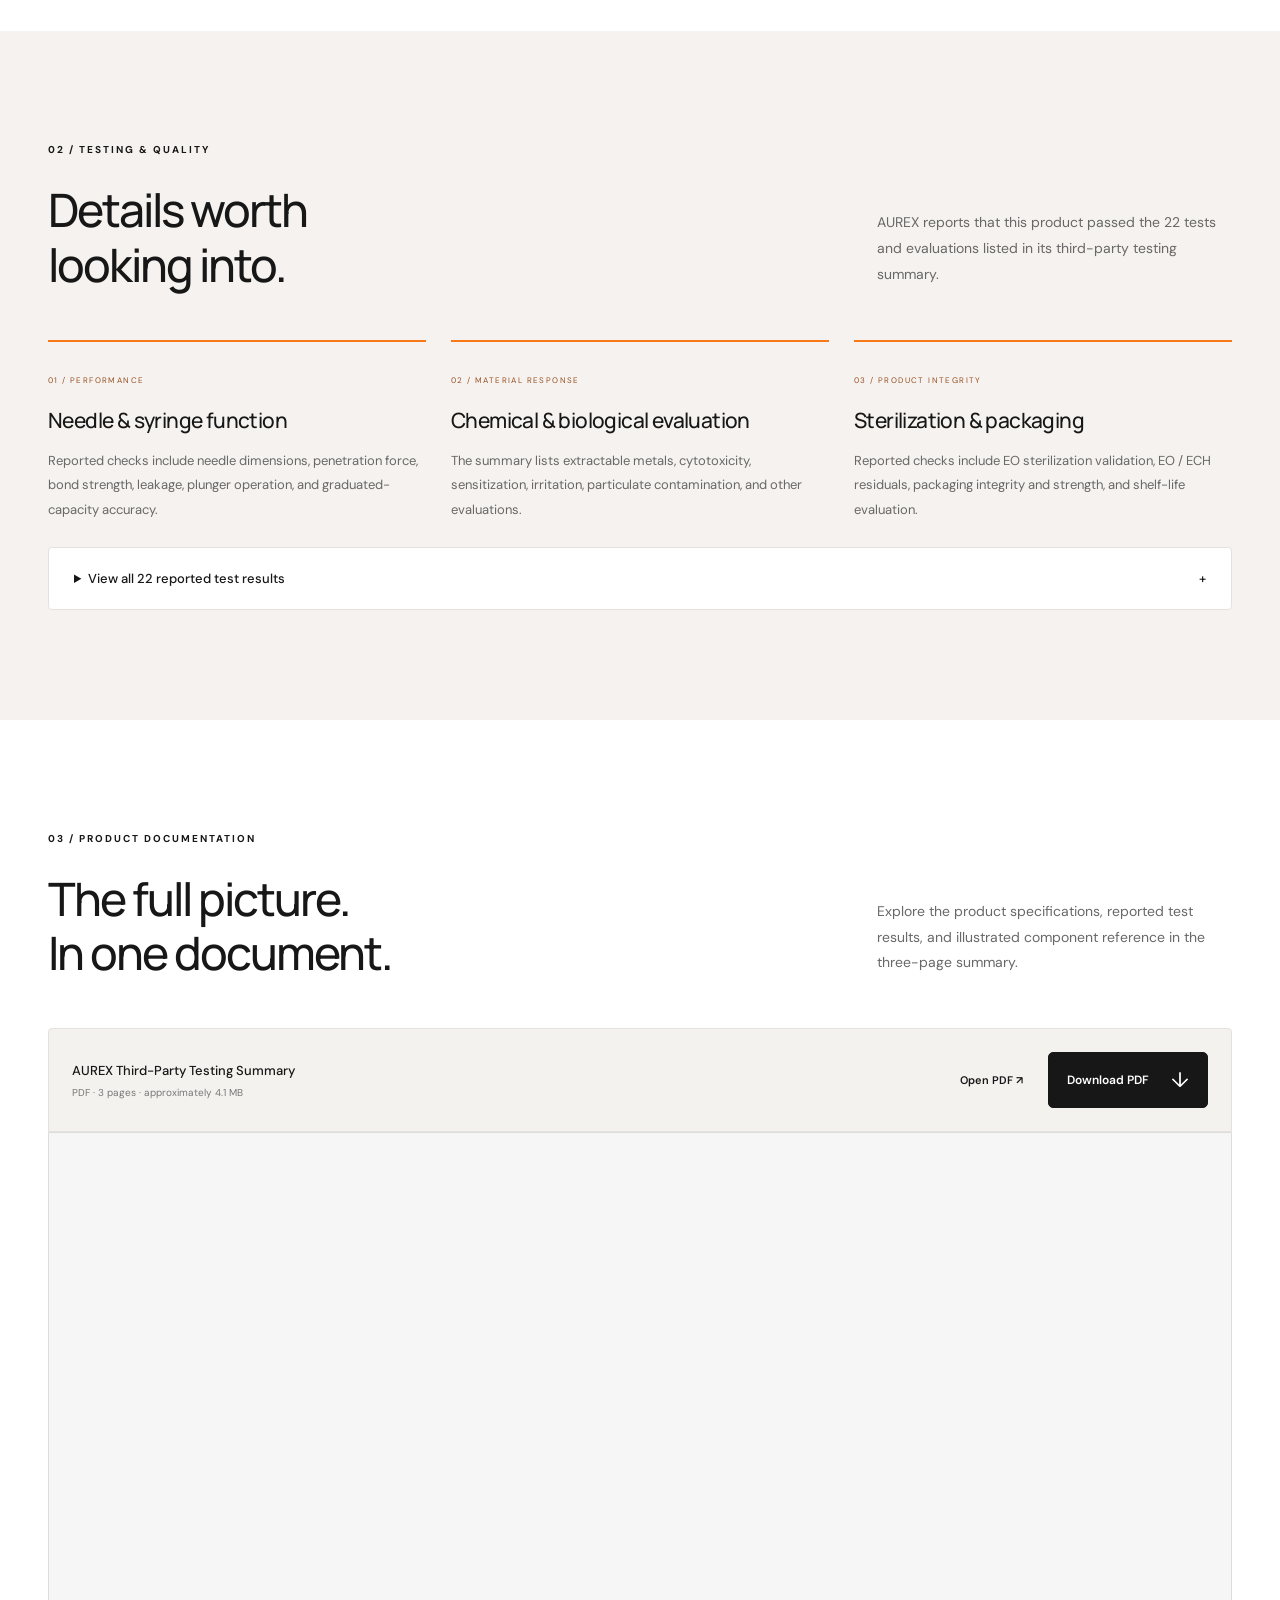
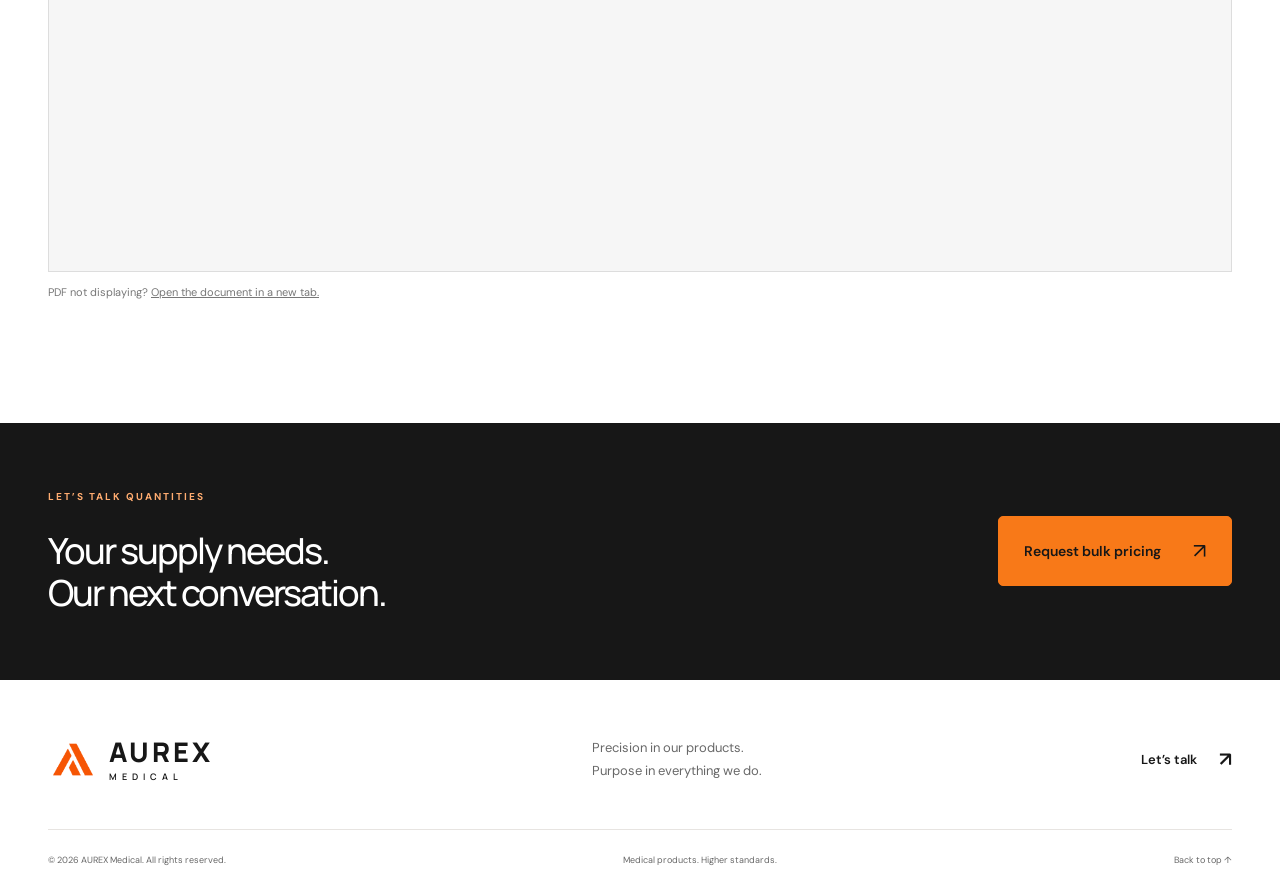
==== commit 100b9fcc: "Fix product photo cropping and add accessible enlarged gallery" ====
--- a/u100-insulin-syringes.html
+++ b/u100-insulin-syringes.html
@@ -8,10 +8,10 @@
     </div>
   </header>
 <main id="main"><div class="container"><nav class="breadcrumbs" aria-label="Breadcrumb"><a href="index.html">Home</a><span aria-hidden="true">/</span><a href="index.html#products">Products</a><span aria-hidden="true">/</span><span aria-current="page">U-100 insulin syringes</span></nav>
-<section class="listing" aria-labelledby="product-title"><div class="gallery"><div class="gallery-stage"><div id="product-panel" class="gallery-panel"><img src="assets/u100-product.png" alt="AUREX Medical UltraFine Precision U-100 syringe packaging with orange-capped syringes" width="1254" height="1254" fetchpriority="high"/></div><div id="document-panel" class="gallery-panel" hidden><img src="assets/testing-summary-preview.png" alt="First page of the AUREX product quality testing summary, with 31G × 8 mm specifications" width="927" height="1200"/></div></div><div class="gallery-controls" aria-label="Product gallery"><button type="button" class="gallery-thumb" data-panel="product-panel" aria-pressed="true" aria-controls="product-panel">01 <span>Product image</span></button><button type="button" class="gallery-thumb" data-panel="document-panel" aria-pressed="false" aria-controls="document-panel">02 <span>Testing summary</span></button></div></div>
+<section class="listing" aria-labelledby="product-title"><div class="gallery"><div class="gallery-stage"><div id="product-panel" class="gallery-panel"><button class="gallery-open" type="button" aria-label="Enlarge product image" aria-haspopup="dialog"><img src="assets/u100-product.png" alt="AUREX Medical UltraFine Precision U-100 syringe packaging with orange-capped syringes" width="1254" height="1254" fetchpriority="high"/><span class="zoom-hint" aria-hidden="true">View larger ↗</span></button></div><div id="document-panel" class="gallery-panel" hidden><button class="gallery-open" type="button" aria-label="Enlarge testing summary" aria-haspopup="dialog"><img src="assets/testing-summary-preview.png" alt="First page of the AUREX product quality testing summary, with 31G × 8 mm specifications" width="927" height="1200"/><span class="zoom-hint" aria-hidden="true">View larger ↗</span></button></div></div><div class="gallery-controls" aria-label="Product gallery"><button type="button" class="gallery-thumb" data-panel="product-panel" aria-pressed="true" aria-controls="product-panel">01 <span>Product image</span></button><button type="button" class="gallery-thumb" data-panel="document-panel" aria-pressed="false" aria-controls="document-panel">02 <span>Testing summary</span></button></div></div>
 <div class="listing-info"><p class="eyebrow">AUREX MEDICAL / SYRINGE & NEEDLE SUPPLY</p><h1 id="product-title">U-100 insulin<br>syringes.</h1><p class="variant">31G <span aria-hidden="true">/</span> 8 mm</p><p class="listing-description">A focused essential for your medical supply needs. AUREX U-100 insulin syringes feature a 31-gauge cannula and an 8 mm needle, with product specifications and reported testing results available for your review.</p><div class="feature-tags"><span>EO sterilized</span><span>Latex free</span><span>5-year shelf life</span></div><div class="buy-actions"><a class="button amazon-button" href="https://www.amazon.com/" target="_blank" rel="noopener noreferrer">Buy on Amazon <span aria-hidden="true">↗</span></a><p class="availability-note">Amazon product listing coming soon. This link currently opens the Amazon homepage.</p><a class="button bulk-button" href="index.html?product=u100#quote">Request bulk pricing <span aria-hidden="true">↗</span></a></div><p class="bulk-note">Planning a larger order? Share your quantity, delivery location, and timing for a tailored quote.</p><a class="document-link" href="#testing">Read the product testing summary <span aria-hidden="true">↓</span></a><div class="listing-footnote">Specifications below are reported in the AUREX product quality & testing summary.</div></div></section>
 </div><nav class="product-nav" aria-label="Product details"><div class="container"><a href="#specifications">Specifications</a><a href="#testing">Testing & quality</a><a href="#documents">Download PDF</a></div></nav>
 <section id="specifications" class="section"><div class="container details-grid"><div class="reveal"><p class="eyebrow">01 / PRODUCT DETAILS</p><h2>The essentials.<br><span class="muted">At a glance.</span></h2><p class="section-intro">Clear specifications to help you evaluate your supply requirements.</p></div><dl class="spec-list reveal"><div><dt>Product</dt><dd>U-100 insulin syringe</dd></div><div><dt>Needle gauge</dt><dd>31G</dd></div><div><dt>Needle length</dt><dd>8 mm</dd></div><div><dt>Sterilization</dt><dd>Ethylene Oxide (EO)</dd></div><div><dt>Shelf life</dt><dd>5 years</dd></div><div><dt>Latex</dt><dd>Latex free</dd></div><div><dt>Substance exclusions</dt><dd>PHT / DEHP / PVC / BPA free</dd></div></dl></div></section>
 <section id="testing" class="section testing-section"><div class="container"><div class="section-heading reveal"><div><p class="eyebrow">02 / TESTING & QUALITY</p><h2>Details worth<br>looking into.</h2></div><p>AUREX reports that this product passed the 22 tests and evaluations listed in its third-party testing summary.</p></div><div class="testing-cards"><article class="reveal"><span>01 / PERFORMANCE</span><h3>Needle & syringe function</h3><p>Reported checks include needle dimensions, penetration force, bond strength, leakage, plunger operation, and graduated-capacity accuracy.</p></article><article class="reveal"><span>02 / MATERIAL RESPONSE</span><h3>Chemical & biological evaluation</h3><p>The summary lists extractable metals, cytotoxicity, sensitization, irritation, particulate contamination, and other evaluations.</p></article><article class="reveal"><span>03 / PRODUCT INTEGRITY</span><h3>Sterilization & packaging</h3><p>Reported checks include EO sterilization validation, EO / ECH residuals, packaging integrity and strength, and shelf-life evaluation.</p></article></div><details class="results-details"><summary>View all 22 reported test results <span aria-hidden="true">+</span></summary><div class="table-scroll" tabindex="0" role="region" aria-label="Reported test results"><table><caption>Results as listed in the AUREX summary, page 2</caption><thead><tr><th scope="col">Test / evaluation</th><th scope="col">Assessment</th><th scope="col">Reported result</th></tr></thead><tbody><tr><th scope="row">Needle dimensions</th><td>Needle length and diameter</td><td>Pass</td></tr><tr><th scope="row">Needle-point inspection</th><td>Tip condition and visible defects</td><td>Pass</td></tr><tr><th scope="row">Penetration force</th><td>Resistance during standardized penetration</td><td>Pass</td></tr><tr><th scope="row">Needle-to-hub bond strength</th><td>Security of the needle attachment</td><td>Pass</td></tr><tr><th scope="row">Needle leakage</th><td>Leakage at the needle connection</td><td>Pass</td></tr><tr><th scope="row">Plunger-seal leakage</th><td>Leakage past the plunger gasket</td><td>Pass</td></tr><tr><th scope="row">Plunger fit and operation</th><td>Fit and functional movement in the barrel</td><td>Pass</td></tr><tr><th scope="row">Graduated-capacity accuracy</th><td>Volume relative to the graduation scale</td><td>Pass</td></tr><tr><th scope="row">Dead-space volume</th><td>Residual fluid after plunger depression</td><td>Pass</td></tr><tr><th scope="row">Lubrication assessment</th><td>Applicable lubrication requirements</td><td>Pass</td></tr><tr><th scope="row">Particulate contamination</th><td>Particles and foreign matter</td><td>Pass</td></tr><tr><th scope="row">Fragmentation</th><td>Fragments generated during closure piercing</td><td>Pass</td></tr><tr><th scope="row">Acidity / alkalinity of extracts</th><td>Chemical characteristics of device extracts</td><td>Pass</td></tr><tr><th scope="row">Extractable metals</th><td>Metals released under test conditions</td><td>Pass</td></tr><tr><th scope="row">Cytotoxicity</th><td>Cell response to device extracts</td><td>Pass</td></tr><tr><th scope="row">Sensitization</th><td>Potential for an allergic response</td><td>Pass</td></tr><tr><th scope="row">Irritation / intracutaneous reactivity</th><td>Potential for local tissue irritation</td><td>Pass</td></tr><tr><th scope="row">EO sterilization validation</th><td>Sterilization process performance</td><td>Pass</td></tr><tr><th scope="row">EO / ECH residuals</th><td>Residual sterilant and reaction product</td><td>Pass</td></tr><tr><th scope="row">Packaging integrity</th><td>Integrity of the sterile barrier</td><td>Pass</td></tr><tr><th scope="row">Packaging strength</th><td>Resistance to specified package stresses</td><td>Pass</td></tr><tr><th scope="row">Shelf-life evaluation</th><td>Aging-related performance and integrity</td><td>Pass</td></tr></tbody></table></div></details></div></section>
 <section id="documents" class="section documents-section"><div class="container"><div class="section-heading reveal"><div><p class="eyebrow">03 / PRODUCT DOCUMENTATION</p><h2>The full picture.<br>In one document.</h2></div><p>Explore the product specifications, reported test results, and illustrated component reference in the three-page summary.</p></div><div class="document-toolbar"><div><strong>AUREX Third-Party Testing Summary</strong><span>PDF · 3 pages · approximately 4.1 MB</span></div><div class="document-actions"><a class="text-link" href="assets/documents/AUREX_Third_Party_Testing_Summary.pdf" target="_blank" rel="noopener">Open PDF ↗</a><a class="button button-small" href="assets/documents/AUREX_Third_Party_Testing_Summary.pdf" download>Download PDF <span aria-hidden="true">↓</span></a></div></div><iframe class="pdf-viewer" src="assets/documents/AUREX_Third_Party_Testing_Summary.pdf#view=FitH" title="AUREX Third-Party Testing Summary PDF" loading="lazy"></iframe><p class="pdf-fallback">PDF not displaying? <a href="assets/documents/AUREX_Third_Party_Testing_Summary.pdf" target="_blank" rel="noopener">Open the document in a new tab.</a></p></div></section>
-<section class="bulk-banner"><div class="container"><div><p class="eyebrow">LET’S TALK QUANTITIES</p><h2>Your supply needs.<br>Our next conversation.</h2></div><a class="button" href="index.html?product=u100#quote">Request bulk pricing <span aria-hidden="true">↗</span></a></div></section></main>  <footer class="site-footer"><div class="container"><div class="footer-top"><a href="index.html" class="logo" aria-label="Aurex Medical home"><span class="logo-crop"><img class="brand-logo" src="assets/aurexmed.png" alt="" width="1254" height="1254" /></span><span>AUREX<small>MEDICAL</small></span></a><p>Precision in our products.<br>Purpose in everything we do.</p><a class="text-link" href="index.html?product=u100#quote">Let’s talk <span aria-hidden="true">↗</span></a></div><div class="footer-bottom"><span>© <span id="year">2026</span> AUREX Medical. All rights reserved.</span><span>Medical products. Higher standards.</span><a href="#main">Back to top ↑</a></div></div></footer></body></html>+<section class="bulk-banner"><div class="container"><div><p class="eyebrow">LET’S TALK QUANTITIES</p><h2>Your supply needs.<br>Our next conversation.</h2></div><a class="button" href="index.html?product=u100#quote">Request bulk pricing <span aria-hidden="true">↗</span></a></div></section></main>  <footer class="site-footer"><div class="container"><div class="footer-top"><a href="index.html" class="logo" aria-label="Aurex Medical home"><span class="logo-crop"><img class="brand-logo" src="assets/aurexmed.png" alt="" width="1254" height="1254" /></span><span>AUREX<small>MEDICAL</small></span></a><p>Precision in our products.<br>Purpose in everything we do.</p><a class="text-link" href="index.html?product=u100#quote">Let’s talk <span aria-hidden="true">↗</span></a></div><div class="footer-bottom"><span>© <span id="year">2026</span> AUREX Medical. All rights reserved.</span><span>Medical products. Higher standards.</span><a href="#main">Back to top ↑</a></div></div></footer><dialog class="image-viewer" aria-labelledby="viewer-title"><div class="viewer-shell"><header class="viewer-header"><div><h2 id="viewer-title">Product gallery</h2><p id="viewer-caption" aria-live="polite"></p></div><button class="viewer-close" type="button" aria-label="Close image viewer" autofocus>✕</button></header><div class="viewer-stage"><button class="viewer-prev" type="button" aria-label="Previous image">←</button><img class="viewer-image" alt=""/><button class="viewer-next" type="button" aria-label="Next image">→</button></div><p class="viewer-help">Swipe or use the arrow keys to browse · Esc to close</p></div></dialog></body></html>
--- a/product.css
+++ b/product.css
@@ -3,3 +3,7 @@
 @media(max-width:800px){.listing{gap:28px}.gallery{top:100px}.gallery-panel{height:420px}.listing-info h1{font-size:38px;letter-spacing:-1.8px}.listing-description{font-size:13px}.gallery-controls{flex-wrap:wrap}.gallery-thumb{padding:12px}.details-grid{gap:30px}.testing-cards{gap:22px}.testing-cards h3{font-size:18px}.document-toolbar{flex-wrap:wrap}.pdf-viewer{height:600px}}
 @media(max-width:600px){.breadcrumbs{font-size:10px;gap:8px;padding:22px 0}.listing{grid-template-columns:1fr;gap:25px;padding-top:0;padding-bottom:45px}.gallery{position:static}.gallery-panel{height:390px}.gallery-controls{flex-wrap:nowrap}.gallery-thumb{flex:1;gap:8px;padding:13px 10px}.gallery-thumb span{font-size:10px}.listing-info{padding-top:0}.listing-info h1{font-size:46px}.listing-description{font-size:14px}.product-nav .container{gap:25px}.product-nav a{font-size:10px;padding:20px 0}.details-grid{grid-template-columns:1fr;gap:25px}.spec-list>div{font-size:12px}.section-intro{margin-bottom:0}.testing-cards{grid-template-columns:1fr;gap:0}.testing-cards h3{font-size:23px}.document-toolbar{padding:18px}.document-actions{width:100%;justify-content:space-between}.pdf-viewer{height:470px}.bulk-banner .container{display:block}.bulk-banner h2{font-size:34px}.bulk-banner .button{margin-top:30px}.table-scroll{padding:0 15px 15px}.results-details summary{padding:20px 15px;font-size:12px}}
 @media(prefers-reduced-motion:reduce){.listing-syringe{animation:none;transform:rotate(-8deg)}}
+
+/* Explicitly constrain replaced elements so grid intrinsic sizing cannot crop photos. */
+.gallery-panel{height:auto;aspect-ratio:1;min-width:0;min-height:0;display:block;background:#fff}.gallery-open{position:absolute;inset:0;width:100%;height:100%;padding:12px;border:0;background:white;cursor:zoom-in}.gallery-open img{display:block;width:100%;height:100%;min-width:0;min-height:0;object-fit:contain}.zoom-hint{position:absolute;right:14px;bottom:14px;background:#ffffffed;border:1px solid #ddd;padding:8px 11px;border-radius:3px;font-size:10px;color:#333}.gallery-open:focus-visible{outline:3px solid #f87918;outline-offset:-4px}.image-viewer{width:calc(100vw - 40px);max-width:1320px;height:calc(100dvh - 40px);max-height:none;padding:0;border:0;border-radius:8px;background:#fff;color:#171717;overflow:hidden}.image-viewer::backdrop{background:#000c;backdrop-filter:blur(5px)}.viewer-shell{height:100%;display:flex;flex-direction:column}.viewer-header{display:flex;justify-content:space-between;align-items:center;padding:18px 24px;border-bottom:1px solid #eee;flex-shrink:0}.viewer-header h2{font-size:18px;letter-spacing:-.5px;margin:0}.viewer-header p{font-size:11px;color:#777;margin:6px 0 0}.viewer-close,.viewer-prev,.viewer-next{display:grid;place-items:center;border:1px solid #ddd;background:white;color:#171717;width:44px;height:44px;border-radius:50%;cursor:pointer;font-size:20px;flex-shrink:0}.viewer-close:hover,.viewer-prev:hover,.viewer-next:hover{background:#fff0e4;border-color:#f87918}.viewer-stage{position:relative;flex:1;min-height:0;display:flex;align-items:center;justify-content:center;padding:15px 75px;touch-action:pan-y}.viewer-image{display:block;width:100%;height:100%;min-height:0;object-fit:contain;user-select:none}.viewer-prev{position:absolute;left:18px;top:50%;transform:translateY(-50%)}.viewer-next{position:absolute;right:18px;top:50%;transform:translateY(-50%)}.viewer-help{text-align:center;font-size:10px;color:#777;padding:10px 15px 16px;margin:0;flex-shrink:0}body.viewer-open{overflow:hidden}
+@media(max-width:600px){.image-viewer{width:calc(100vw - 16px);height:calc(100dvh - 24px);border-radius:5px}.viewer-header{padding:14px}.viewer-stage{padding:8px 12px 55px}.viewer-prev,.viewer-next{top:auto;bottom:5px;transform:none;width:38px;height:38px}.viewer-prev{left:calc(50% - 50px)}.viewer-next{right:calc(50% - 50px)}.gallery-open{padding:8px}.zoom-hint{font-size:9px}}
